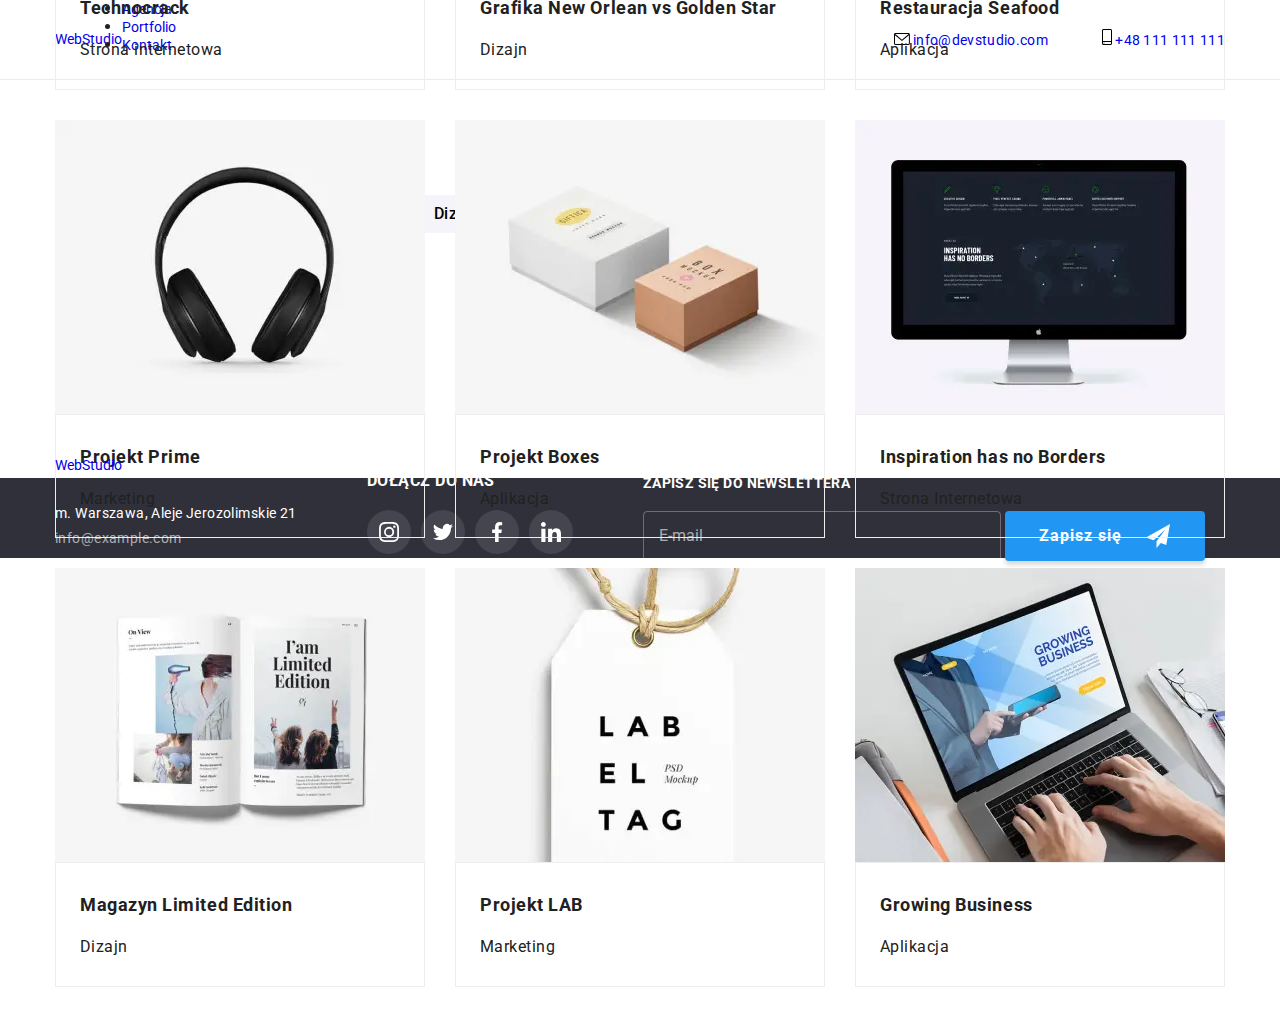
==== portfolio.html @ 62babb01 "Homework #7" ====
<!DOCTYPE html>
<html lang="pl">
  <head>
    <title>Studio</title>
    <meta charset="UTF-8" />
    <meta http-equiv="X-UA-Compatible" content="IE=edge" />
    <meta name="viewport" content="width=device-width, initial-scale=1.0" />
    <link
      rel="stylesheet"
      href="https://cdnjs.cloudflare.com/ajax/libs/modern-normalize/1.1.0/modern-normalize.min.css"
    />
    <link
      href="https://fonts.googleapis.com/css2?family=Raleway:wght@700&family=Roboto:wght@400;500;700;900&display=swap"
      rel="stylesheet"
    />
    <link rel="stylesheet" href="css/styles.css" />
  </head>

  <body class="preload">
    <header class="header">
      <div class="container">
        <a class="link link_logo" href="/"
          ><span class="logo_left_side">Web</span
          ><span class="logo_header_right_side">Studio</span></a
        >
        <nav class="nav">
          <ul class="menu">
            <li class="menu-item">
              <a class="link link_menu_left" href="index.html">Agencja</a>
            </li>
            <li class="menu-item link-active">
              <a class="link link_menu_left" href="portfolio.html">Portfolio</a>
            </li>
            <li class="menu-item">
              <a class="link link_menu_left" href="/">Kontakt</a>
            </li>
          </ul>
        </nav>
        <ul class="header_contact">
          <li class="header-contact-item">
            <a class="link link_menu_right" href="mailto:info@devstudio.com"
              ><svg
                class="link_menu_right_icon_envelope"
                width="16"
                height="12"
              >
                <use href="images/sprite.svg#icon-envelope"></use>
              </svg>
              info@devstudio.com</a
            >
          </li>
          <li class="header-contact-item">
            <a class="link link_menu_right" href="tel:+48111111111">
              <svg class="link_menu_right_icon_envelope" width="10" height="16">
                <use href="images/sprite.svg#icon-smartphone"></use>
              </svg>
              +48 111 111 111</a
            >
          </li>
        </ul>
      </div>
    </header>

    <main>
      <section class="section section_portfolio">
        <div class="container">
          <ul class="list buttons">
            <li><button class="button" type="button">Wszystkie</button></li>
            <li><button class="button" type="button">Strony</button></li>
            <li><button class="button" type="button">Aplikacje</button></li>
            <li><button class="button" type="button">Dizajn</button></li>
            <li><button class="button" type="button">Marketing</button></li>
          </ul>
        </div>
      </section>
      <section class="portfolio">
        <div class="container">
          <ul class="list">
            <li class="list_item">
              <div class="overflow">
                <p class="list_item-text">Teraz MUSI być dobrze!</p>
                <img
                  src="images/img4.webp"
                  width="370"
                  height="294"
                  alt="Techhnocrack website"
                />
              </div>
              <div class="list_description">
                <p class="list_description_upper">Technocrack</p>
                <p class="list_description_lower">Strona internetowa</p>
              </div>
            </li>
            <li class="list_item">
              <div class="overflow">
                <p class="list_item-text">Teraz MUSI być dobrze!</p>
                <img
                  src="images/img5.webp"
                  width="370"
                  height="294"
                  alt="Image of two basketball players"
                />
              </div>
              <div class="list_description">
                <p class="list_description_upper">
                  Grafika New Orlean vs Golden Star
                </p>
                <p class="list_description_lower">Dizajn</p>
              </div>
            </li>
            <li class="list_item">
              <div class="overflow">
                <p class="list_item-text">Teraz MUSI być dobrze!</p>
                <img
                  src="images/img6.webp"
                  width="370"
                  height="294"
                  alt="Seafood restaurant logo"
                />
              </div>
              <div class="list_description">
                <p class="list_description_upper">Restauracja Seafood</p>
                <p class="list_description_lower">Aplikacja</p>
              </div>
            </li>
            <li class="list_item">
              <div class="overflow">
                <p class="list_item-text">Teraz MUSI być dobrze!</p>
                <img
                  src="images/img7.webp"
                  width="370"
                  height="294"
                  alt="Headphones"
                />
              </div>
              <div class="list_description">
                <p class="list_description_upper">Projekt Prime</p>
                <p class="list_description_lower">Marketing</p>
              </div>
            </li>
            <li class="list_item">
              <div class="overflow">
                <p class="list_item-text">Teraz MUSI być dobrze!</p>
                <img
                  src="images/img8.webp"
                  width="370"
                  height="294"
                  alt="White and bronze boxes"
                />
              </div>
              <div class="list_description">
                <p class="list_description_upper">Projekt Boxes</p>
                <p class="list_description_lower">Aplikacja</p>
              </div>
            </li>
            <li class="list_item">
              <div class="overflow">
                <p class="list_item-text">Teraz MUSI być dobrze!</p>
                <img
                  src="images/img9.webp"
                  width="370"
                  height="294"
                  alt="Apple monitor"
                />
              </div>
              <div class="list_description">
                <p class="list_description_upper">Inspiration has no Borders</p>
                <p class="list_description_lower">Strona Internetowa</p>
              </div>
            </li>
            <li class="list_item">
              <div class="overflow">
                <p class="list_item-text">Teraz MUSI być dobrze!</p>
                <img
                  src="images/img10.webp"
                  width="370"
                  height="294"
                  alt="Book with images"
                />
              </div>
              <div class="list_description">
                <p class="list_description_upper">Magazyn Limited Edition</p>
                <p class="list_description_lower">Dizajn</p>
              </div>
            </li>
            <li class="list_item">
              <div class="overflow">
                <p class="list_item-text">Teraz MUSI być dobrze!</p>
                <img
                  src="images/img11.webp"
                  width="370"
                  height="294"
                  alt="Tag with text"
                />
              </div>
              <div class="list_description">
                <p class="list_description_upper">Projekt LAB</p>
                <p class="list_description_lower">Marketing</p>
              </div>
            </li>
            <li class="list_item">
              <div class="overflow">
                <p class="list_item-text">Teraz MUSI być dobrze!</p>
                <img
                  src="images/img12.webp"
                  width="370"
                  height="294"
                  alt="Work on notebook"
                />
              </div>
              <div class="list_description">
                <p class="list_description_upper">Growing Business</p>
                <p class="list_description_lower">Aplikacja</p>
              </div>
            </li>
          </ul>
        </div>
      </section>
    </main>
    <footer class="footer">
      <div class="container footer_container">
        <div class="footer_wrapper">
          <a class="link link_logo logo_footer" href="/"
            ><span class="logo_left_side">Web</span
            ><span class="logo_footer_right_side">Studio</span></a
          >
          <address class="footer_contact_info">
            <p class="address_footer">m. Warszawa, Aleje Jerozolimskie 21</p>
            <a class="link link_footer" href="mailto:info@example.com"
              ><p>info@example.com</p></a
            >
            <a class="link link_footer" href="tel:+48111111111"
              ><p>+48 111 111 111</p></a
            >
          </address>
        </div>
        <div class="footer_wrapper">
          <p class="footer_social-media_text">DOŁĄCZ DO NAS</p>
          <ul class="footer_social-media">
            <li class="footer_social-media_item">
              <a class="footer_social-media_link" href="/">
                <svg
                  class="footer_social-media_link_icon_envelope"
                  width="44"
                  height="44"
                >
                  <use use href="images/sprite.svg#icon-instagram"></use>
                </svg>
              </a>
            </li>
            <li class="footer_social-media_item">
              <a class="footer_social-media_link" href="/">
                <svg
                  class="footer_social-media_link_icon_envelope"
                  width="44"
                  height="44"
                >
                  <use use href="images/sprite.svg#icon-twitter"></use>
                </svg>
              </a>
            </li>
            <li class="footer_social-media_item">
              <a class="footer_social-media_link" href="/">
                <svg
                  class="footer_social-media_link_icon_envelope"
                  width="44"
                  height="44"
                >
                  <use use href="images/sprite.svg#icon-facebook"></use>
                </svg>
              </a>
            </li>
            <li class="footer_social-media_item">
              <a class="footer_social-media_link" href="/">
                <svg
                  class="footer_social-media_link_icon_envelope"
                  width="44"
                  height="44"
                >
                  <use use href="images/sprite.svg#icon-linkedin"></use>
                </svg>
              </a>
            </li>
          </ul>
        </div>
        <div class="footer_wrapper">
          <form action="newsletter">
            <label for="email"
              ><h2 class="footer_newsletter-header">
                Zapisz się do newslettera
              </h2></label
            >
            <input
              class="footer_newsletter-input"
              type="email"
              name="email"
              id="email"
              placeholder="E-mail"
              required
            />
            <button class="footer_newsletter-button">
              <span>Zapisz się</span>
            </button>
          </form>
        </div>
      </div>
    </footer>
    <div class="backdrop is-hidden" data-modal>
      <div class="modal">
        <svg class="close-button" data-modal-close>
          <use use href="images/sprite.svg#icon-close-button"></use>
        </svg>
        <h2 class="contact-form_header">
          Zostaw swoje dane w formularzu poniżej
        </h2>
        <form action="contact-form" class="contact-form">
          <label class="contact-form_label" for="name">Imię</label>
          <div class="input-wrapper">
            <svg class="contact-form_input-icon" width="40" height="40">
              <use
                class="contact-form_input-icon_svg"
                use
                href="/images/icons.svg#icon-icon-person"
              ></use>
            </svg>
            <input
              class="contact-form_input"
              type="text"
              name="name"
              id="name"
              required
            />
          </div>
          <label class="contact-form_label" for="tel">Telefon</label>
          <div class="input-wrapper">
            <input
              class="contact-form_input"
              type="tel"
              name="tel"
              id="tel"
              required
            />
            <svg class="contact-form_input-icon" width="40" height="40">
              <use
                class="contact-form_input-icon_svg"
                use
                href="/images/icons.svg#icon-icon-phone"
                required
              ></use>
            </svg>
          </div>
          <label class="contact-form_label" for="email">Email</label>
          <div class="input-wrapper">
            <svg class="contact-form_input-icon" width="40" height="40">
              <use
                class="contact-form_input-icon_svg"
                use
                href="/images/icons.svg#icon-icon-mail"
              ></use>
            </svg>
            <input
              class="contact-form_input"
              type="email"
              name="email"
              id="email"
              required
            />
          </div>
          <label class="contact-form_label" for="comment">Komentarz</label
          ><textarea
            class="contact-form_textarea"
            name="comment"
            id="comment"
            cols="30"
            rows="10"
            placeholder="Wprowadź tekst"
            required
          ></textarea>

          <div class="contact-form_checkbox-wrapper">
            <div class="contact-form_checkbox-frame">
              <input
                class="contact-form_regulations-checkbox"
                type="checkbox"
                name="regulations-checkbox"
                id="regulations-checkbox"
                required
              />
            </div>
            <label
              class="contact-form_regulations-checkbox_text"
              for="regulations-checkbox"
              >Oświadczam, iż akceptuję
              <a class="contact-form_regulations-checkbox_link" href="/"
                >Regulamin</a
              >
              i
              <a class="contact-form_regulations-checkbox_link" href="/"
                >Politykę Prywatności</a
              >.</label
            >
          </div>

          <button class="button contact-form_button" type="submit">
            Wyślij
          </button>
        </form>
      </div>
    </div>
    <script src="js/modal.js"></script>
  </body>
</html>
---- css/styles.css ----
/* Style reset */
h1,
h2,
h3,
h4,
h5,
h6 {
  margin: 0;
  padding: 0;
}
p {
  margin: 0;
  padding: 0;
}
ul,
ol {
  margin: 0;
  padding: 0;
}

.list {
  list-style: none;
}
/* Style reset END */
/* Global */
body {
  margin: 0;
  font-family: Roboto, sans-serif;
  color: #212121;
}

.container {
  width: 1200px;
  padding: 0 15px;
  margin: 0 auto;
}

.section {
  padding: 94px 0;
}

.button {
  border: 0;
  cursor: pointer;
  font-size: 16px;
  font-weight: 500;
  line-height: 1.62;
  background-color: #f5f4fa;
  transition: 250ms cubic-bezier(0.4, 0, 0.2, 1);
}
.button:hover,
.button:focus {
  background-color: #2196f3;
  color: white;
  box-shadow: 0px 3px 2px 0px #0000001f;
}
.header_1 {
  color: white;
  font-weight: 900;
  font-size: 44px;
  line-height: 1.36;
  text-transform: uppercase;
}

h2,
h3,
p {
  letter-spacing: 0.03em;
}

img {
  display: block;
}

label {
  display: block;
}

/* Global end */

/* Header */
.link {
  position: relative;
  text-decoration: none;
  font-style: normal;
  font-size: 14px;
  transition: color 250ms cubic-bezier(0.4, 0, 0.2, 1);
}
.link--footer {
  color: rgba(255, 255, 255, 0.6);
}
.link:hover {
  color: #2196f3;
}
.logo {
  align-self: center;
  font-family: Raleway, serif;
  font-size: 26px;
  line-height: 1.19;
  margin-right: 93px;
  letter-spacing: 0.03em;
}
.link--active::after {
  content: "";
  display: block;
  position: absolute;
  width: 54px;
  height: 4px;
  background: #2196f3;
  border-radius: 8px;
  bottom: -1px;
}

.logo--left-side {
  color: #2196f3;
}
.logo--right-side-header {
  color: #2f303a;
}
.logo--right-side-footer {
  color: #ffffff;
}

.header, .container {
  display: flex;
  align-items: center;
  height: 80px;
}

.nav,
.header__menu {
  align-self: center;
  position: relative;
  height: 100%;
  display: flex;
}

.header__menu,
.header__contact {
  font-weight: 500;
  align-self: center;
}
.menu__item {
  align-self: center;
}

.header_contact {
  margin: 0 0 0 auto;
}

.header-contact-item {
  margin-right: 50px;
  letter-spacing: 0.02em;
  align-content: center;
}

.menu__item,
.header-contact-item {
  display: inline-block;
}

.menu__item {
  margin-right: 46px;
  align-items: center;
}

.menu__item:last-child,
.header-contact-item:last-child {
  margin: 0;
}

.link--menu-left {
  color: #212121;
}

.link--menu-right {
  display: flex;
  align-items: center;
  color: #757575;
  fill: #757575;
}
.menu__icon {
  margin-right: 10px;
  transition: 250ms cubic-bezier(0.4, 0, 0.2, 1);
}
.link_menu_right:hover {
  fill: #2196f3;
}
.header {
  border-bottom: 1px solid #ececec;
}
/* Header end */
/* Slider */
.slider {
  background: linear-gradient(rgba(47, 48, 58, 0.4), rgba(47, 48, 58, 0.4)),
    url(/images/slider.webp);
  background-repeat: no-repeat;
  max-width: 1600px;
  margin: auto;
  background-position: center;
}
.container_slider {
  display: flex;
  height: 600px;
  flex-flow: column nowrap;
  justify-content: center;
  align-items: center;
}
.slider_header {
  width: 696px;
  align-self: auto;

  text-align: center;
  letter-spacing: 0.06em;

  margin-bottom: 30px;
}

.button_slider {
  margin: 0 auto;
  cursor: pointer;
  line-height: 1.87;

  background-color: #2196f3;
  color: #ffffff;

  font-size: 16px;
  font-weight: 700;

  box-shadow: 0px 4px 4px rgba(0, 0, 0, 0.15);
  border: 0;
  border-radius: 4px;
  padding: 10px 42px;
}
/* Slider end */

/* Paragraphs section */
.paragraphs {
  display: flex;

  justify-content: center;
  align-items: center;

  list-style-type: none;
}
.paragraphs-item {
  display: block;
}

.paragraphs-item:not(:last-of-type) {
  margin-right: 30px;
}

.paragraph_icon {
  padding: 25px 102px;
  background: #f5f4fa;
  border-radius: 4px;
  margin-bottom: 30px;
}
.header_3 {
  font-size: 14px;
  font-weight: bold;
  line-height: 1.14;
  margin-bottom: 10px;
}
.paragraph {
  font-size: 14px;
  color: #757575;
  line-height: 1.71;
}
/* Paragraphs section end */
/* What we do */
.header_2 {
  text-align: center;
  font-weight: bold;
  font-size: 36px;
  line-height: 1.17;
  margin-bottom: 50px;
}
.images {
  display: flex;
  justify-content: center;
  align-items: center;
  list-style-type: none;
}
.images_item {
  position: relative;
  display: inline-block;
  margin: 0 15px;
}
.images_text {
  position: absolute;
  display: block;
  width: 100%;
  bottom: 0;
  padding: 24px;
  background-color: rgba(47, 48, 58, 0.8);
  font-weight: 14px;
  color: #fff;
  font-style: bold;
  text-align: center;
  text-transform: uppercase;
  line-height: 16px;
  letter-spacing: 3%;
}
/* What we do end */
/* Crew */

.team {
  background: #f5f4fa;
}

.crew {
  display: flex;
  justify-content: center;
  align-items: center;
  list-style-type: none;
}
.crew_member {
  margin: 0 15px;
  background: #ffffff;
  box-shadow: 0px 1px 3px rgba(0, 0, 0, 0.12), 0px 1px 1px rgba(0, 0, 0, 0.14),
    0px 2px 1px rgba(0, 0, 0, 0.2);
  border-radius: 0px 0px 4px 4px;
}
.crew_member_figure {
  margin: 0;
}
.crew_member_description {
  text-align: center;
}
.list_crew_upper {
  font-weight: 500;
  font-size: 16px;
  line-height: 1.19;

  margin: 30px 0 10px 0;
}
.list_crew_lower {
  color: #757575;
  font-size: 16px;
  line-height: 1.19;

  margin: 10px 0 16px 0;
}
.crew_social-media {
  display: flex;
  justify-content: center;
  gap: 10px;
  list-style-type: none;
  margin-bottom: 10px;
}
.crew_social-media_item {
  width: 44px;
  height: 44px;
  border-radius: 50%;
}
.crew_social-media_link_icon_envelope {
  fill: #afb1b8;
  border-radius: 50%;
  transition: 250ms cubic-bezier(0.4, 0, 0.2, 1);
}
.crew_social-media_link_icon_envelope:hover,
.crew_social-media_link_icon_envelope:focus {
  fill: #ffffff;
  background: #2196f3;
}
/* Crew end */
/* Buttons */
.buttons {
  display: flex;
  justify-content: center;
}
.button {
  background: #f5f4fa;
  border-radius: 4px;
  padding: 6px 22px;
  margin: 0 4px;
  letter-spacing: 0.03em;
}
.button:hover {
  background: #2196f3;
  box-shadow: 0px 3px 1px rgba(0, 0, 0, 0.1), 0px 1px 2px rgba(0, 0, 0, 0.08),
    0px 2px 2px rgba(0, 0, 0, 0.12);
  border-radius: 4px;
}
/* Button end */
/* Portfolio */
.portfolio {
  margin-bottom: 94px;
}
.section_portfolio {
  padding-bottom: 50px;
}
.list {
  display: flex;
  justify-items: center;
  flex-wrap: wrap;
}
.list_item {
  position: relative;
  margin: 0 0 30px 0;
  transition: 250ms cubic-bezier(0.4, 0, 0.2, 1);
  cursor: pointer;
}
.list_item:hover {
  box-shadow: 1px 4px 6px 0px #00000029;
}
.list_item:not(:nth-child(3n)) {
  margin-right: 30px;
}

.overflow {
  position: relative;
  overflow: hidden;
}
.list_item-text {
  position: absolute;
  top: 0;
  left: 0;
  width: 370px;
  height: 294px;
  padding: 49px 24px;
  color: #fff;
  font-size: 18px;
  line-height: 28px;
  background: rgba(33, 150, 243, 0.9);
  transition: 250ms cubic-bezier(0.4, 0, 0.2, 1);
  transform: translateY(100%);
}

.list_item:hover .list_item-text {
  transform: translateY(0);
}

.list_description {
  border: 1px solid #eeeeee;
}
.list_description_upper {
  padding: 24px 0 0 24px;
  font-weight: bold;
  font-size: 18px;
  line-height: 2;
  color: #212121;
}
.list_description_lower {
  padding: 9px 0 24px 24px;
  font-size: 16px;
  line-height: 1.87;
  letter-spacing: 0.03em;
}
/* Portfolio end */
/* Clients */
.clients_list {
  display: flex;
  list-style-type: none;
  justify-content: space-around;
}
.clients_list-item {
  width: 170px;
  height: 92px;
  padding: 17px 32px;
  border: 1px solid #afb1b8;
  border-radius: 4px;
  fill: #afb1b8;
  cursor: pointer;
}
.clients_list-item:hover {
  fill: #2196f3;
  border-color: #2196f3;
}
.clients_list-item_icon_envelope {
  width: 106px;
  height: 60px;
  transition: 250ms cubic-bezier(0.4, 0, 0.2, 1);
}

/* Clients end */
/* Footer */
.footer {
  background: #2f303a;
}
.footer_container {
  display: flex;
  align-items: center;
}
.footer_wrapper {
  padding: 60px 0px;
}
.footer_wrapper:not(:first-child) {
  padding-left: 0;
}
.footer_wrapper:not(:last-child) {
  margin-right: 70px;
}
.footer_contact_info {
  margin-top: 30px;
}
.address_footer {
  margin: 9px 0;
}
.link_footer p {
  margin: 9px 0;
  color: rgba(255, 255, 255, 0.6);
}
.footer_contact_info {
  color: #ffffff;
  font-size: 14px;
  font-style: normal;
}
.footer_social-media_text {
  color: #ffffff;
  font-weight: 700;
  letter-spacing: 0.03em;
  margin-bottom: 20px;
}
.footer_social-media {
  display: flex;
  justify-content: center;
  gap: 10px;
  list-style-type: none;
  margin-bottom: 10px;
}
.footer_social-media_item {
  width: 44px;
  height: 44px;
  border-radius: 50%;
}
.footer_social-media_link_icon_envelope {
  fill: #ffffff;
  background: #ffffff1a;
  border-radius: 50%;
  transition: 250ms cubic-bezier(0.4, 0, 0.2, 1);
}
.footer_social-media_link_icon_envelope:hover,
.footer_social-media_link_icon_envelope:focus {
  background: #2196f3;
}
/* Footer end */
/* Modal window */
.backdrop {
  position: fixed;
  left: 0;
  top: 0;
  width: 100%;
  height: 100%;
  background-color: rgba(0, 0, 0, 0.3);
  transition: 250ms cubic-bezier(0.4, 0, 0.2, 1);
}
.modal {
  position: absolute;
  top: 50%;
  left: 50%;
  transform: translate(-50%, -50%);
  width: 528px;
  min-height: 500px;
  padding: 40px;
  background-color: #fff;
}
.close-button {
  position: absolute;
  top: 8px;
  right: 8px;
  width: 20px;
  height: 20px;
  padding: 4px;
  border: solid 1px #000;
  border-radius: 50%;
  cursor: pointer;
  color: #000;
  fill: #000;
  transition: 250ms cubic-bezier(0.4, 0, 0.2, 1);
}
.close-button:hover {
  border-color: #2196f3;
  fill: #2196f3;
}
.contact-form_header {
  text-align: center;
  font-size: 20px;
  font-weight: 700;
  line-height: 23px;
  margin-bottom: 12px;
}
.contact-form_label {
  color: #757575;
  font-weight: 400;
  font-size: 12px;
  line-height: 14px;
  margin-bottom: 4px;
}
.contact-form_input {
  border-radius: 4px;
  border: 1px solid rgba(33, 33, 33, 0.2);
  width: 100%;
  height: 40px;
  padding-left: 42px;
  outline: none;
  transition: border 250ms cubic-bezier(0.4, 0, 0.2, 1);
}
.contact-form_input:focus,
.contact-form_textarea:focus {
  border-radius: 4px;
  border: 1px solid #2196f3;
  transition-property: border;
}
.input-wrapper {
  position: relative;
  margin-bottom: 10px;
}
.contact-form_input-icon {
  position: absolute;
  top: 50%;
  left: 0;
  transform: translateY(-50%);
  width: 42px;
  height: 14px;
  fill: #212121;
  transition: fill 250ms cubic-bezier(0.4, 0, 0.2, 1);
}
.input-wrapper:focus-within .contact-form_input-icon {
  fill: #2196f3;
}
.contact-form_textarea {
  width: 100%;
  height: 120px;
  padding: 12px 16px;
  outline: none;
  border-radius: 4px;
  border: 1px solid rgba(33, 33, 33, 0.2);
  transition: border 250ms cubic-bezier(0.4, 0, 0.2, 1);
}
.contact-form_textarea::placeholder {
  color: rgba(117, 117, 117, 0.5);
  font-weight: 400;
  line-height: 14px;
  letter-spacing: 0.01em;
}
.contact-form_checkbox-wrapper {
  display: flex;
  position: relative;
  align-content: center;
  justify-content: center;
  gap: 8px;
  margin: 20px 0px 30px 0;
}
/* Checkbox */
.contact-form_checkbox-frame {
  display: block;
  position: relative;
  height: 16px;
  width: 16px;
}
.contact-form_regulations-checkbox {
  width: 16px;
  height: 16px;
  appearance: none;
  border: 2px solid #000;
  border-radius: 4px;
  transition: 250ms cubic-bezier(0.4, 0, 0.2, 1);
}
.contact-form_regulations-checkbox::after {
  content: url(/images/icons/tick.svg);
  cursor: pointer;
  position: absolute;
  top: 0;
  left: 0;
  width: 12px;
  height: 12px;
  padding: 2px;
  opacity: 0;
  fill: #fff;
  transition: 250ms cubic-bezier(0.4, 0, 0.2, 1);
}
.contact-form_regulations-checkbox:checked {
  background: #2196f3;
  border: 2px solid #2196f3;
}
.contact-form_regulations-checkbox:checked::after {
  opacity: 1;
}
/* Checkbox end */
.contact-form_regulations-checkbox_text {
  display: inline;
  color: #757575;
  font-size: 14px;
  letter-spacing: 0.03em;
}
.contact-form_regulations-checkbox_link {
  color: #2196f3;
}
.contact-form_button {
  display: block;
  width: 200px;
  height: 50px;
  margin: 0 auto;
  background: #2196f3;
  color: #fff;
}
.contact-form_button:hover {
  box-shadow: 2px 5px 5px #00000080;
}

.is-hidden {
  opacity: 0;
  visibility: hidden;
  pointer-events: none;
}
/* Modal window end */
/* Newsletter */
.newsletter {
  display: flex;
  flex-direction: row;
}
.footer_newsletter-header {
  font-weight: bold;
  font-size: 14px;
  line-height: 16px;
  letter-spacing: 0.03em;
  text-transform: uppercase;
  color: #fff;
  margin-bottom: 20px;
}
.footer_newsletter-input {
  width: 358px;
  height: 50px;
  border: 1px solid rgba(255, 255, 255, 0.3);
  border-radius: 4px;
  padding: 15px;
  background: none;
  outline: none;
  color: #fff;
}
.footer_newsletter-input::placeholder {
  color: rgba(255, 255, 255, 0.6);
}
.footer_newsletter-button {
  display: inline-flex;
  justify-content: center;
  flex-direction: row;
  align-items: center;
  cursor: pointer;
  width: 200px;
  height: 50px;
  background: #2196f3;
  box-shadow: 0px 4px 4px rgba(0, 0, 0, 0.15);
  border: 0;
  border-radius: 4px;
  color: #fff;
  font-weight: bold;
  font-size: 16px;
  line-height: 30px;
  letter-spacing: 0.06em;
}
.footer_newsletter-button span {
  color: #fff;
  font-weight: bold;
  font-size: 16px;
  line-height: 30px;
  letter-spacing: 0.06em;
}
.footer_newsletter-button:after {
  content: url(/images/icons/send.svg);
  fill: #fff;
  width: 24px;
  height: 24px;
  margin-left: 24px;
}
/* Newsletter end */
/* SVG */
.svg_envelope {
  width: 16px;
  height: 12px;
}
/* SVG end */
/* My CSS is catastrophic garbage, i know ;( */
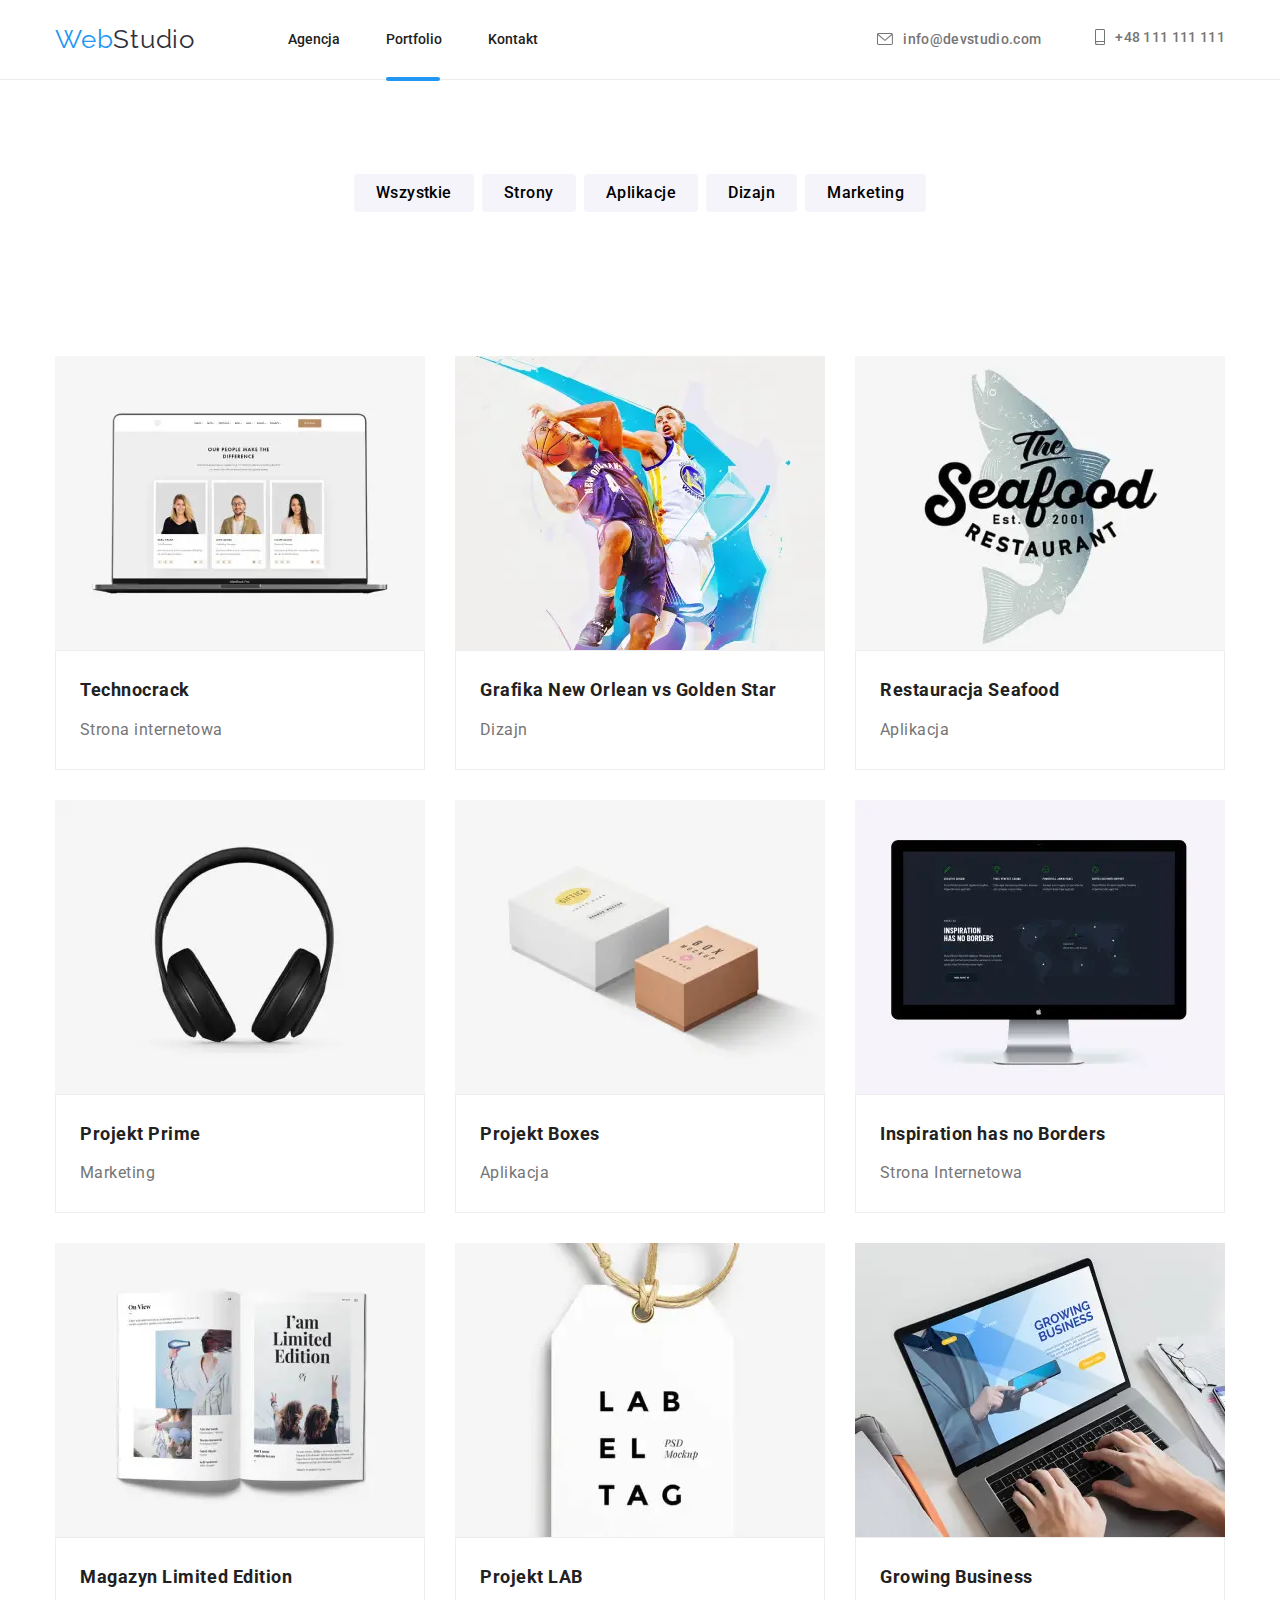
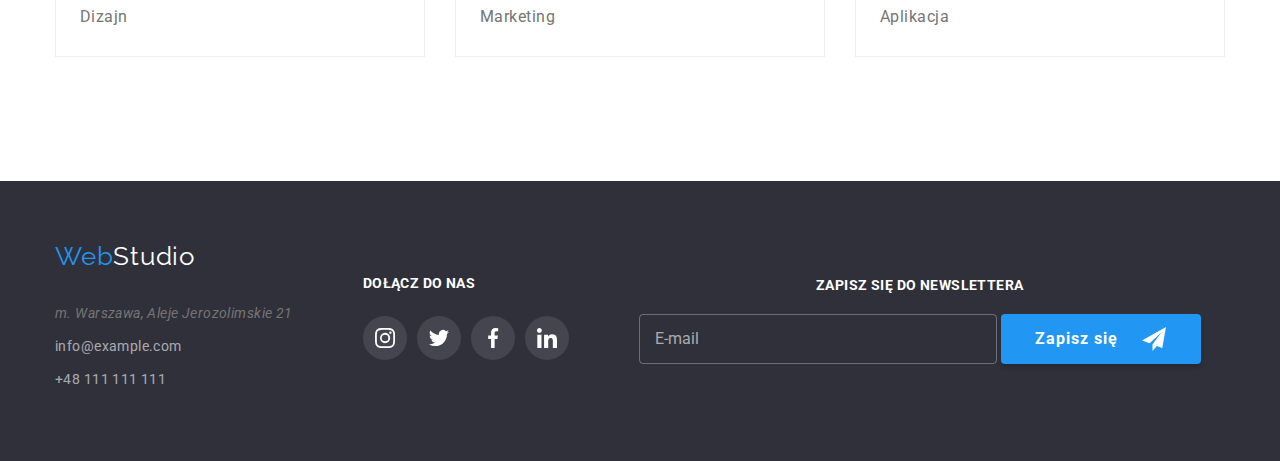
==== commit c6625fc3: "Homework #7" ====
--- a/portfolio.html
+++ b/portfolio.html
@@ -1,412 +1,316 @@
-<!DOCTYPE html>
-<html lang="pl">
-  <head>
-    <title>Studio</title>
-    <meta charset="UTF-8" />
-    <meta http-equiv="X-UA-Compatible" content="IE=edge" />
-    <meta name="viewport" content="width=device-width, initial-scale=1.0" />
-    <link
-      rel="stylesheet"
-      href="https://cdnjs.cloudflare.com/ajax/libs/modern-normalize/1.1.0/modern-normalize.min.css"
-    />
-    <link
-      href="https://fonts.googleapis.com/css2?family=Raleway:wght@700&family=Roboto:wght@400;500;700;900&display=swap"
-      rel="stylesheet"
-    />
-    <link rel="stylesheet" href="css/styles.css" />
-  </head>
-
-  <body class="preload">
-    <header class="header">
-      <div class="container">
-        <a class="link link_logo" href="/"
-          ><span class="logo_left_side">Web</span
-          ><span class="logo_header_right_side">Studio</span></a
-        >
-        <nav class="nav">
-          <ul class="menu">
-            <li class="menu-item">
-              <a class="link link_menu_left" href="index.html">Agencja</a>
-            </li>
-            <li class="menu-item link-active">
-              <a class="link link_menu_left" href="portfolio.html">Portfolio</a>
-            </li>
-            <li class="menu-item">
-              <a class="link link_menu_left" href="/">Kontakt</a>
-            </li>
-          </ul>
-        </nav>
-        <ul class="header_contact">
-          <li class="header-contact-item">
-            <a class="link link_menu_right" href="mailto:info@devstudio.com"
-              ><svg
-                class="link_menu_right_icon_envelope"
-                width="16"
-                height="12"
-              >
-                <use href="images/sprite.svg#icon-envelope"></use>
-              </svg>
-              info@devstudio.com</a
-            >
-          </li>
-          <li class="header-contact-item">
-            <a class="link link_menu_right" href="tel:+48111111111">
-              <svg class="link_menu_right_icon_envelope" width="10" height="16">
-                <use href="images/sprite.svg#icon-smartphone"></use>
-              </svg>
-              +48 111 111 111</a
-            >
-          </li>
-        </ul>
-      </div>
-    </header>
-
-    <main>
-      <section class="section section_portfolio">
-        <div class="container">
-          <ul class="list buttons">
-            <li><button class="button" type="button">Wszystkie</button></li>
-            <li><button class="button" type="button">Strony</button></li>
-            <li><button class="button" type="button">Aplikacje</button></li>
-            <li><button class="button" type="button">Dizajn</button></li>
-            <li><button class="button" type="button">Marketing</button></li>
-          </ul>
-        </div>
-      </section>
-      <section class="portfolio">
-        <div class="container">
-          <ul class="list">
-            <li class="list_item">
-              <div class="overflow">
-                <p class="list_item-text">Teraz MUSI być dobrze!</p>
-                <img
-                  src="images/img4.webp"
-                  width="370"
-                  height="294"
-                  alt="Techhnocrack website"
-                />
-              </div>
-              <div class="list_description">
-                <p class="list_description_upper">Technocrack</p>
-                <p class="list_description_lower">Strona internetowa</p>
-              </div>
-            </li>
-            <li class="list_item">
-              <div class="overflow">
-                <p class="list_item-text">Teraz MUSI być dobrze!</p>
-                <img
-                  src="images/img5.webp"
-                  width="370"
-                  height="294"
-                  alt="Image of two basketball players"
-                />
-              </div>
-              <div class="list_description">
-                <p class="list_description_upper">
-                  Grafika New Orlean vs Golden Star
-                </p>
-                <p class="list_description_lower">Dizajn</p>
-              </div>
-            </li>
-            <li class="list_item">
-              <div class="overflow">
-                <p class="list_item-text">Teraz MUSI być dobrze!</p>
-                <img
-                  src="images/img6.webp"
-                  width="370"
-                  height="294"
-                  alt="Seafood restaurant logo"
-                />
-              </div>
-              <div class="list_description">
-                <p class="list_description_upper">Restauracja Seafood</p>
-                <p class="list_description_lower">Aplikacja</p>
-              </div>
-            </li>
-            <li class="list_item">
-              <div class="overflow">
-                <p class="list_item-text">Teraz MUSI być dobrze!</p>
-                <img
-                  src="images/img7.webp"
-                  width="370"
-                  height="294"
-                  alt="Headphones"
-                />
-              </div>
-              <div class="list_description">
-                <p class="list_description_upper">Projekt Prime</p>
-                <p class="list_description_lower">Marketing</p>
-              </div>
-            </li>
-            <li class="list_item">
-              <div class="overflow">
-                <p class="list_item-text">Teraz MUSI być dobrze!</p>
-                <img
-                  src="images/img8.webp"
-                  width="370"
-                  height="294"
-                  alt="White and bronze boxes"
-                />
-              </div>
-              <div class="list_description">
-                <p class="list_description_upper">Projekt Boxes</p>
-                <p class="list_description_lower">Aplikacja</p>
-              </div>
-            </li>
-            <li class="list_item">
-              <div class="overflow">
-                <p class="list_item-text">Teraz MUSI być dobrze!</p>
-                <img
-                  src="images/img9.webp"
-                  width="370"
-                  height="294"
-                  alt="Apple monitor"
-                />
-              </div>
-              <div class="list_description">
-                <p class="list_description_upper">Inspiration has no Borders</p>
-                <p class="list_description_lower">Strona Internetowa</p>
-              </div>
-            </li>
-            <li class="list_item">
-              <div class="overflow">
-                <p class="list_item-text">Teraz MUSI być dobrze!</p>
-                <img
-                  src="images/img10.webp"
-                  width="370"
-                  height="294"
-                  alt="Book with images"
-                />
-              </div>
-              <div class="list_description">
-                <p class="list_description_upper">Magazyn Limited Edition</p>
-                <p class="list_description_lower">Dizajn</p>
-              </div>
-            </li>
-            <li class="list_item">
-              <div class="overflow">
-                <p class="list_item-text">Teraz MUSI być dobrze!</p>
-                <img
-                  src="images/img11.webp"
-                  width="370"
-                  height="294"
-                  alt="Tag with text"
-                />
-              </div>
-              <div class="list_description">
-                <p class="list_description_upper">Projekt LAB</p>
-                <p class="list_description_lower">Marketing</p>
-              </div>
-            </li>
-            <li class="list_item">
-              <div class="overflow">
-                <p class="list_item-text">Teraz MUSI być dobrze!</p>
-                <img
-                  src="images/img12.webp"
-                  width="370"
-                  height="294"
-                  alt="Work on notebook"
-                />
-              </div>
-              <div class="list_description">
-                <p class="list_description_upper">Growing Business</p>
-                <p class="list_description_lower">Aplikacja</p>
-              </div>
-            </li>
-          </ul>
-        </div>
-      </section>
-    </main>
-    <footer class="footer">
-      <div class="container footer_container">
-        <div class="footer_wrapper">
-          <a class="link link_logo logo_footer" href="/"
-            ><span class="logo_left_side">Web</span
-            ><span class="logo_footer_right_side">Studio</span></a
-          >
-          <address class="footer_contact_info">
-            <p class="address_footer">m. Warszawa, Aleje Jerozolimskie 21</p>
-            <a class="link link_footer" href="mailto:info@example.com"
-              ><p>info@example.com</p></a
-            >
-            <a class="link link_footer" href="tel:+48111111111"
-              ><p>+48 111 111 111</p></a
-            >
-          </address>
-        </div>
-        <div class="footer_wrapper">
-          <p class="footer_social-media_text">DOŁĄCZ DO NAS</p>
-          <ul class="footer_social-media">
-            <li class="footer_social-media_item">
-              <a class="footer_social-media_link" href="/">
-                <svg
-                  class="footer_social-media_link_icon_envelope"
-                  width="44"
-                  height="44"
-                >
-                  <use use href="images/sprite.svg#icon-instagram"></use>
-                </svg>
-              </a>
-            </li>
-            <li class="footer_social-media_item">
-              <a class="footer_social-media_link" href="/">
-                <svg
-                  class="footer_social-media_link_icon_envelope"
-                  width="44"
-                  height="44"
-                >
-                  <use use href="images/sprite.svg#icon-twitter"></use>
-                </svg>
-              </a>
-            </li>
-            <li class="footer_social-media_item">
-              <a class="footer_social-media_link" href="/">
-                <svg
-                  class="footer_social-media_link_icon_envelope"
-                  width="44"
-                  height="44"
-                >
-                  <use use href="images/sprite.svg#icon-facebook"></use>
-                </svg>
-              </a>
-            </li>
-            <li class="footer_social-media_item">
-              <a class="footer_social-media_link" href="/">
-                <svg
-                  class="footer_social-media_link_icon_envelope"
-                  width="44"
-                  height="44"
-                >
-                  <use use href="images/sprite.svg#icon-linkedin"></use>
-                </svg>
-              </a>
-            </li>
-          </ul>
-        </div>
-        <div class="footer_wrapper">
-          <form action="newsletter">
-            <label for="email"
-              ><h2 class="footer_newsletter-header">
-                Zapisz się do newslettera
-              </h2></label
-            >
-            <input
-              class="footer_newsletter-input"
-              type="email"
-              name="email"
-              id="email"
-              placeholder="E-mail"
-              required
-            />
-            <button class="footer_newsletter-button">
-              <span>Zapisz się</span>
-            </button>
-          </form>
-        </div>
-      </div>
-    </footer>
-    <div class="backdrop is-hidden" data-modal>
-      <div class="modal">
-        <svg class="close-button" data-modal-close>
-          <use use href="images/sprite.svg#icon-close-button"></use>
-        </svg>
-        <h2 class="contact-form_header">
-          Zostaw swoje dane w formularzu poniżej
-        </h2>
-        <form action="contact-form" class="contact-form">
-          <label class="contact-form_label" for="name">Imię</label>
-          <div class="input-wrapper">
-            <svg class="contact-form_input-icon" width="40" height="40">
-              <use
-                class="contact-form_input-icon_svg"
-                use
-                href="/images/icons.svg#icon-icon-person"
-              ></use>
-            </svg>
-            <input
-              class="contact-form_input"
-              type="text"
-              name="name"
-              id="name"
-              required
-            />
-          </div>
-          <label class="contact-form_label" for="tel">Telefon</label>
-          <div class="input-wrapper">
-            <input
-              class="contact-form_input"
-              type="tel"
-              name="tel"
-              id="tel"
-              required
-            />
-            <svg class="contact-form_input-icon" width="40" height="40">
-              <use
-                class="contact-form_input-icon_svg"
-                use
-                href="/images/icons.svg#icon-icon-phone"
-                required
-              ></use>
-            </svg>
-          </div>
-          <label class="contact-form_label" for="email">Email</label>
-          <div class="input-wrapper">
-            <svg class="contact-form_input-icon" width="40" height="40">
-              <use
-                class="contact-form_input-icon_svg"
-                use
-                href="/images/icons.svg#icon-icon-mail"
-              ></use>
-            </svg>
-            <input
-              class="contact-form_input"
-              type="email"
-              name="email"
-              id="email"
-              required
-            />
-          </div>
-          <label class="contact-form_label" for="comment">Komentarz</label
-          ><textarea
-            class="contact-form_textarea"
-            name="comment"
-            id="comment"
-            cols="30"
-            rows="10"
-            placeholder="Wprowadź tekst"
-            required
-          ></textarea>
-
-          <div class="contact-form_checkbox-wrapper">
-            <div class="contact-form_checkbox-frame">
-              <input
-                class="contact-form_regulations-checkbox"
-                type="checkbox"
-                name="regulations-checkbox"
-                id="regulations-checkbox"
-                required
-              />
-            </div>
-            <label
-              class="contact-form_regulations-checkbox_text"
-              for="regulations-checkbox"
-              >Oświadczam, iż akceptuję
-              <a class="contact-form_regulations-checkbox_link" href="/"
-                >Regulamin</a
-              >
-              i
-              <a class="contact-form_regulations-checkbox_link" href="/"
-                >Politykę Prywatności</a
-              >.</label
-            >
-          </div>
-
-          <button class="button contact-form_button" type="submit">
-            Wyślij
-          </button>
-        </form>
-      </div>
-    </div>
-    <script src="js/modal.js"></script>
-  </body>
-</html>
+<!DOCTYPE html>
+<html lang="pl">
+  <head>
+    <title>Studio</title>
+    <meta charset="UTF-8" />
+    <meta http-equiv="X-UA-Compatible" content="IE=edge" />
+    <meta name="viewport" content="width=device-width, initial-scale=1.0" />
+    <link
+      rel="stylesheet"
+      href="https://cdnjs.cloudflare.com/ajax/libs/modern-normalize/1.1.0/modern-normalize.min.css"
+    />
+    <link
+      href="https://fonts.googleapis.com/css2?family=Raleway:wght@700&family=Roboto:wght@400;500;700;900&display=swap"
+      rel="stylesheet"
+    />
+    <!-- <link rel="stylesheet" href="./css/styles.css" /> -->
+    <link rel="stylesheet" href="./css/main.min.css" />
+  </head>
+
+  <body>
+    <header class="header">
+      <div class="container">
+        <a class="link logo" href="/"
+          ><span class="logo__left-side">Web</span
+          ><span class="logo__right-side--header">Studio</span></a
+        >
+        <nav class="nav">
+          <ul class="menu">
+            <li class="menu__item">
+              <a class="link menu__link" href="index.html">Agencja</a>
+            </li>
+            <li class="menu__item link--active">
+              <a class="link menu__link" href="portfolio.html">Portfolio</a>
+            </li>
+            <li class="menu__item">
+              <a class="link menu__link" href="/">Kontakt</a>
+            </li>
+          </ul>
+        </nav>
+        <ul class="header__contact">
+          <li class="contact__item">
+            <a class="link contact__link" href="mailto:info@devstudio.com"
+              ><svg class="contact__icon" width="16" height="12">
+                <use href="images/sprite.svg#icon-envelope"></use>
+              </svg>
+              info@devstudio.com</a
+            >
+          </li>
+          <li class="contact__item">
+            <a class="link contact__link" href="tel:+48111111111">
+              <svg class="contact__icon" width="10" height="16">
+                <use href="images/sprite.svg#icon-smartphone"></use>
+              </svg>
+              +48 111 111 111</a
+            >
+          </li>
+        </ul>
+      </div>
+    </header>
+
+    <main>
+      <section class="filter">
+        <div class="container">
+          <ul class="filter__buttons">
+            <li>
+              <button class="button filter__button" type="button">
+                Wszystkie
+              </button>
+            </li>
+            <li>
+              <button class="button filter__button" type="button">
+                Strony
+              </button>
+            </li>
+            <li>
+              <button class="button filter__button" type="button">
+                Aplikacje
+              </button>
+            </li>
+            <li>
+              <button class="button filter__button" type="button">
+                Dizajn
+              </button>
+            </li>
+            <li>
+              <button class="button filter__button" type="button">
+                Marketing
+              </button>
+            </li>
+          </ul>
+        </div>
+      </section>
+      <section>
+        <div class="container">
+          <ul class="portfolio">
+            <li class="portfolio__item">
+              <div class="overflow">
+                <p class="portfolio__text">Teraz MUSI być dobrze!</p>
+                <img
+                  src="images/img4.webp"
+                  width="370"
+                  height="294"
+                  alt="Techhnocrack website"
+                />
+              </div>
+              <div class="portfolio__description">
+                <p class="portfolio__description--upper">Technocrack</p>
+                <p class="portfolio__description--lower">Strona internetowa</p>
+              </div>
+            </li>
+            <li class="portfolio__item">
+              <div class="overflow">
+                <p class="portfolio__text">Teraz MUSI być dobrze!</p>
+                <img
+                  src="images/img5.webp"
+                  width="370"
+                  height="294"
+                  alt="Image of two basketball players"
+                />
+              </div>
+              <div class="portfolio__description">
+                <p class="portfolio__description--upper">
+                  Grafika New Orlean vs Golden Star
+                </p>
+                <p class="portfolio__description--lower">Dizajn</p>
+              </div>
+            </li>
+            <li class="portfolio__item">
+              <div class="overflow">
+                <p class="portfolio__text">Teraz MUSI być dobrze!</p>
+                <img
+                  src="images/img6.webp"
+                  width="370"
+                  height="294"
+                  alt="Seafood restaurant logo"
+                />
+              </div>
+              <div class="portfolio__description">
+                <p class="portfolio__description--upper">Restauracja Seafood</p>
+                <p class="portfolio__description--lower">Aplikacja</p>
+              </div>
+            </li>
+            <li class="portfolio__item">
+              <div class="overflow">
+                <p class="portfolio__text">Teraz MUSI być dobrze!</p>
+                <img
+                  src="images/img7.webp"
+                  width="370"
+                  height="294"
+                  alt="Headphones"
+                />
+              </div>
+              <div class="portfolio__description">
+                <p class="portfolio__description--upper">Projekt Prime</p>
+                <p class="portfolio__description--lower">Marketing</p>
+              </div>
+            </li>
+            <li class="portfolio__item">
+              <div class="overflow">
+                <p class="portfolio__text">Teraz MUSI być dobrze!</p>
+                <img
+                  src="images/img8.webp"
+                  width="370"
+                  height="294"
+                  alt="White and bronze boxes"
+                />
+              </div>
+              <div class="portfolio__description">
+                <p class="portfolio__description--upper">Projekt Boxes</p>
+                <p class="portfolio__description--lower">Aplikacja</p>
+              </div>
+            </li>
+            <li class="portfolio__item">
+              <div class="overflow">
+                <p class="portfolio__text">Teraz MUSI być dobrze!</p>
+                <img
+                  src="images/img9.webp"
+                  width="370"
+                  height="294"
+                  alt="Apple monitor"
+                />
+              </div>
+              <div class="portfolio__description">
+                <p class="portfolio__description--upper">
+                  Inspiration has no Borders
+                </p>
+                <p class="portfolio__description--lower">Strona Internetowa</p>
+              </div>
+            </li>
+            <li class="portfolio__item">
+              <div class="overflow">
+                <p class="portfolio__text">Teraz MUSI być dobrze!</p>
+                <img
+                  src="images/img10.webp"
+                  width="370"
+                  height="294"
+                  alt="Book with images"
+                />
+              </div>
+              <div class="portfolio__description">
+                <p class="portfolio__description--upper">
+                  Magazyn Limited Edition
+                </p>
+                <p class="portfolio__description--lower">Dizajn</p>
+              </div>
+            </li>
+            <li class="portfolio__item">
+              <div class="overflow">
+                <p class="portfolio__text">Teraz MUSI być dobrze!</p>
+                <img
+                  src="images/img11.webp"
+                  width="370"
+                  height="294"
+                  alt="Tag with text"
+                />
+              </div>
+              <div class="portfolio__description">
+                <p class="portfolio__description--upper">Projekt LAB</p>
+                <p class="portfolio__description--lower">Marketing</p>
+              </div>
+            </li>
+            <li class="portfolio__item">
+              <div class="overflow">
+                <p class="portfolio__text">Teraz MUSI być dobrze!</p>
+                <img
+                  src="images/img12.webp"
+                  width="370"
+                  height="294"
+                  alt="Work on notebook"
+                />
+              </div>
+              <div class="portfolio__description">
+                <p class="portfolio__description--upper">Growing Business</p>
+                <p class="portfolio__description--lower">Aplikacja</p>
+              </div>
+            </li>
+          </ul>
+        </div>
+      </section>
+    </main>
+    <footer class="footer">
+      <div class="container footer__container">
+        <div class="footer__item">
+          <a class="link logo" href="/"
+            ><span class="logo__left-side">Web</span
+            ><span class="logo__right-side--footer">Studio</span></a
+          >
+          <address class="footer__contact-info">
+            <p class="contact-info__address">
+              m. Warszawa, Aleje Jerozolimskie 21
+            </p>
+            <a class="link contact-info__link" href="mailto:info@example.com"
+              ><p>info@example.com</p></a
+            >
+            <a class="link contact-info__link" href="tel:+48111111111"
+              ><p>+48 111 111 111</p></a
+            >
+          </address>
+        </div>
+        <div class="footer__item">
+          <p class="footer__social-media-text">DOŁĄCZ DO NAS</p>
+          <ul class="footer__social-media">
+            <li class="social-media__item">
+              <a href="/">
+                <svg class="social-media__icon" width="44" height="44">
+                  <use use href="images/sprite.svg#icon-instagram"></use>
+                </svg>
+              </a>
+            </li>
+            <li class="social-media__item">
+              <a href="/">
+                <svg class="social-media__icon" width="44" height="44">
+                  <use use href="images/sprite.svg#icon-twitter"></use>
+                </svg>
+              </a>
+            </li>
+            <li class="social-media__item">
+              <a href="/">
+                <svg class="social-media__icon" width="44" height="44">
+                  <use use href="images/sprite.svg#icon-facebook"></use>
+                </svg>
+              </a>
+            </li>
+            <li class="social-media__item">
+              <a href="/">
+                <svg class="social-media__icon" width="44" height="44">
+                  <use use href="images/sprite.svg#icon-linkedin"></use>
+                </svg>
+              </a>
+            </li>
+          </ul>
+        </div>
+        <div class="footer__item">
+          <form action="newsletter">
+            <label for="email"
+              ><h2 class="newsletter__header">
+                Zapisz się do newslettera
+              </h2></label
+            >
+            <input
+              class="newsletter__input"
+              type="email"
+              name="email"
+              id="email"
+              placeholder="E-mail"
+              required
+            />
+            <button class="newsletter__button">
+              <span>Zapisz się</span>
+            </button>
+          </form>
+        </div>
+      </div>
+    </footer>
+  </body>
+</html>
--- a/css/styles.css
+++ b/css/styles.css
@@ -1,776 +1,764 @@
-/* Style reset */
-h1,
-h2,
-h3,
-h4,
-h5,
-h6 {
-  margin: 0;
-  padding: 0;
-}
-p {
-  margin: 0;
-  padding: 0;
-}
-ul,
-ol {
-  margin: 0;
-  padding: 0;
-}
-
-.list {
-  list-style: none;
-}
-/* Style reset END */
-/* Global */
-body {
-  margin: 0;
-  font-family: Roboto, sans-serif;
-  color: #212121;
-}
-
-.container {
-  width: 1200px;
-  padding: 0 15px;
-  margin: 0 auto;
-}
-
-.section {
-  padding: 94px 0;
-}
-
-.button {
-  border: 0;
-  cursor: pointer;
-  font-size: 16px;
-  font-weight: 500;
-  line-height: 1.62;
-  background-color: #f5f4fa;
-  transition: 250ms cubic-bezier(0.4, 0, 0.2, 1);
-}
-.button:hover,
-.button:focus {
-  background-color: #2196f3;
-  color: white;
-  box-shadow: 0px 3px 2px 0px #0000001f;
-}
-.header_1 {
-  color: white;
-  font-weight: 900;
-  font-size: 44px;
-  line-height: 1.36;
-  text-transform: uppercase;
-}
-
-h2,
-h3,
-p {
-  letter-spacing: 0.03em;
-}
-
-img {
-  display: block;
-}
-
-label {
-  display: block;
-}
-
-/* Global end */
-
-/* Header */
-.link {
-  position: relative;
-  text-decoration: none;
-  font-style: normal;
-  font-size: 14px;
-  transition: color 250ms cubic-bezier(0.4, 0, 0.2, 1);
-}
-.link--footer {
-  color: rgba(255, 255, 255, 0.6);
-}
-.link:hover {
-  color: #2196f3;
-}
-.logo {
-  align-self: center;
-  font-family: Raleway, serif;
-  font-size: 26px;
-  line-height: 1.19;
-  margin-right: 93px;
-  letter-spacing: 0.03em;
-}
-.link--active::after {
-  content: "";
-  display: block;
-  position: absolute;
-  width: 54px;
-  height: 4px;
-  background: #2196f3;
-  border-radius: 8px;
-  bottom: -1px;
-}
-
-.logo--left-side {
-  color: #2196f3;
-}
-.logo--right-side-header {
-  color: #2f303a;
-}
-.logo--right-side-footer {
-  color: #ffffff;
-}
-
-.header, .container {
-  display: flex;
-  align-items: center;
-  height: 80px;
-}
-
-.nav,
-.header__menu {
-  align-self: center;
-  position: relative;
-  height: 100%;
-  display: flex;
-}
-
-.header__menu,
-.header__contact {
-  font-weight: 500;
-  align-self: center;
-}
-.menu__item {
-  align-self: center;
-}
-
-.header_contact {
-  margin: 0 0 0 auto;
-}
-
-.header-contact-item {
-  margin-right: 50px;
-  letter-spacing: 0.02em;
-  align-content: center;
-}
-
-.menu__item,
-.header-contact-item {
-  display: inline-block;
-}
-
-.menu__item {
-  margin-right: 46px;
-  align-items: center;
-}
-
-.menu__item:last-child,
-.header-contact-item:last-child {
-  margin: 0;
-}
-
-.link--menu-left {
-  color: #212121;
-}
-
-.link--menu-right {
-  display: flex;
-  align-items: center;
-  color: #757575;
-  fill: #757575;
-}
-.menu__icon {
-  margin-right: 10px;
-  transition: 250ms cubic-bezier(0.4, 0, 0.2, 1);
-}
-.link_menu_right:hover {
-  fill: #2196f3;
-}
-.header {
-  border-bottom: 1px solid #ececec;
-}
-/* Header end */
-/* Slider */
-.slider {
-  background: linear-gradient(rgba(47, 48, 58, 0.4), rgba(47, 48, 58, 0.4)),
-    url(/images/slider.webp);
-  background-repeat: no-repeat;
-  max-width: 1600px;
-  margin: auto;
-  background-position: center;
-}
-.container_slider {
-  display: flex;
-  height: 600px;
-  flex-flow: column nowrap;
-  justify-content: center;
-  align-items: center;
-}
-.slider_header {
-  width: 696px;
-  align-self: auto;
-
-  text-align: center;
-  letter-spacing: 0.06em;
-
-  margin-bottom: 30px;
-}
-
-.button_slider {
-  margin: 0 auto;
-  cursor: pointer;
-  line-height: 1.87;
-
-  background-color: #2196f3;
-  color: #ffffff;
-
-  font-size: 16px;
-  font-weight: 700;
-
-  box-shadow: 0px 4px 4px rgba(0, 0, 0, 0.15);
-  border: 0;
-  border-radius: 4px;
-  padding: 10px 42px;
-}
-/* Slider end */
-
-/* Paragraphs section */
-.paragraphs {
-  display: flex;
-
-  justify-content: center;
-  align-items: center;
-
-  list-style-type: none;
-}
-.paragraphs-item {
-  display: block;
-}
-
-.paragraphs-item:not(:last-of-type) {
-  margin-right: 30px;
-}
-
-.paragraph_icon {
-  padding: 25px 102px;
-  background: #f5f4fa;
-  border-radius: 4px;
-  margin-bottom: 30px;
-}
-.header_3 {
-  font-size: 14px;
-  font-weight: bold;
-  line-height: 1.14;
-  margin-bottom: 10px;
-}
-.paragraph {
-  font-size: 14px;
-  color: #757575;
-  line-height: 1.71;
-}
-/* Paragraphs section end */
-/* What we do */
-.header_2 {
-  text-align: center;
-  font-weight: bold;
-  font-size: 36px;
-  line-height: 1.17;
-  margin-bottom: 50px;
-}
-.images {
-  display: flex;
-  justify-content: center;
-  align-items: center;
-  list-style-type: none;
-}
-.images_item {
-  position: relative;
-  display: inline-block;
-  margin: 0 15px;
-}
-.images_text {
-  position: absolute;
-  display: block;
-  width: 100%;
-  bottom: 0;
-  padding: 24px;
-  background-color: rgba(47, 48, 58, 0.8);
-  font-weight: 14px;
-  color: #fff;
-  font-style: bold;
-  text-align: center;
-  text-transform: uppercase;
-  line-height: 16px;
-  letter-spacing: 3%;
-}
-/* What we do end */
-/* Crew */
-
-.team {
-  background: #f5f4fa;
-}
-
-.crew {
-  display: flex;
-  justify-content: center;
-  align-items: center;
-  list-style-type: none;
-}
-.crew_member {
-  margin: 0 15px;
-  background: #ffffff;
-  box-shadow: 0px 1px 3px rgba(0, 0, 0, 0.12), 0px 1px 1px rgba(0, 0, 0, 0.14),
-    0px 2px 1px rgba(0, 0, 0, 0.2);
-  border-radius: 0px 0px 4px 4px;
-}
-.crew_member_figure {
-  margin: 0;
-}
-.crew_member_description {
-  text-align: center;
-}
-.list_crew_upper {
-  font-weight: 500;
-  font-size: 16px;
-  line-height: 1.19;
-
-  margin: 30px 0 10px 0;
-}
-.list_crew_lower {
-  color: #757575;
-  font-size: 16px;
-  line-height: 1.19;
-
-  margin: 10px 0 16px 0;
-}
-.crew_social-media {
-  display: flex;
-  justify-content: center;
-  gap: 10px;
-  list-style-type: none;
-  margin-bottom: 10px;
-}
-.crew_social-media_item {
-  width: 44px;
-  height: 44px;
-  border-radius: 50%;
-}
-.crew_social-media_link_icon_envelope {
-  fill: #afb1b8;
-  border-radius: 50%;
-  transition: 250ms cubic-bezier(0.4, 0, 0.2, 1);
-}
-.crew_social-media_link_icon_envelope:hover,
-.crew_social-media_link_icon_envelope:focus {
-  fill: #ffffff;
-  background: #2196f3;
-}
-/* Crew end */
-/* Buttons */
-.buttons {
-  display: flex;
-  justify-content: center;
-}
-.button {
-  background: #f5f4fa;
-  border-radius: 4px;
-  padding: 6px 22px;
-  margin: 0 4px;
-  letter-spacing: 0.03em;
-}
-.button:hover {
-  background: #2196f3;
-  box-shadow: 0px 3px 1px rgba(0, 0, 0, 0.1), 0px 1px 2px rgba(0, 0, 0, 0.08),
-    0px 2px 2px rgba(0, 0, 0, 0.12);
-  border-radius: 4px;
-}
-/* Button end */
-/* Portfolio */
-.portfolio {
-  margin-bottom: 94px;
-}
-.section_portfolio {
-  padding-bottom: 50px;
-}
-.list {
-  display: flex;
-  justify-items: center;
-  flex-wrap: wrap;
-}
-.list_item {
-  position: relative;
-  margin: 0 0 30px 0;
-  transition: 250ms cubic-bezier(0.4, 0, 0.2, 1);
-  cursor: pointer;
-}
-.list_item:hover {
-  box-shadow: 1px 4px 6px 0px #00000029;
-}
-.list_item:not(:nth-child(3n)) {
-  margin-right: 30px;
-}
-
-.overflow {
-  position: relative;
-  overflow: hidden;
-}
-.list_item-text {
-  position: absolute;
-  top: 0;
-  left: 0;
-  width: 370px;
-  height: 294px;
-  padding: 49px 24px;
-  color: #fff;
-  font-size: 18px;
-  line-height: 28px;
-  background: rgba(33, 150, 243, 0.9);
-  transition: 250ms cubic-bezier(0.4, 0, 0.2, 1);
-  transform: translateY(100%);
-}
-
-.list_item:hover .list_item-text {
-  transform: translateY(0);
-}
-
-.list_description {
-  border: 1px solid #eeeeee;
-}
-.list_description_upper {
-  padding: 24px 0 0 24px;
-  font-weight: bold;
-  font-size: 18px;
-  line-height: 2;
-  color: #212121;
-}
-.list_description_lower {
-  padding: 9px 0 24px 24px;
-  font-size: 16px;
-  line-height: 1.87;
-  letter-spacing: 0.03em;
-}
-/* Portfolio end */
-/* Clients */
-.clients_list {
-  display: flex;
-  list-style-type: none;
-  justify-content: space-around;
-}
-.clients_list-item {
-  width: 170px;
-  height: 92px;
-  padding: 17px 32px;
-  border: 1px solid #afb1b8;
-  border-radius: 4px;
-  fill: #afb1b8;
-  cursor: pointer;
-}
-.clients_list-item:hover {
-  fill: #2196f3;
-  border-color: #2196f3;
-}
-.clients_list-item_icon_envelope {
-  width: 106px;
-  height: 60px;
-  transition: 250ms cubic-bezier(0.4, 0, 0.2, 1);
-}
-
-/* Clients end */
-/* Footer */
-.footer {
-  background: #2f303a;
-}
-.footer_container {
-  display: flex;
-  align-items: center;
-}
-.footer_wrapper {
-  padding: 60px 0px;
-}
-.footer_wrapper:not(:first-child) {
-  padding-left: 0;
-}
-.footer_wrapper:not(:last-child) {
-  margin-right: 70px;
-}
-.footer_contact_info {
-  margin-top: 30px;
-}
-.address_footer {
-  margin: 9px 0;
-}
-.link_footer p {
-  margin: 9px 0;
-  color: rgba(255, 255, 255, 0.6);
-}
-.footer_contact_info {
-  color: #ffffff;
-  font-size: 14px;
-  font-style: normal;
-}
-.footer_social-media_text {
-  color: #ffffff;
-  font-weight: 700;
-  letter-spacing: 0.03em;
-  margin-bottom: 20px;
-}
-.footer_social-media {
-  display: flex;
-  justify-content: center;
-  gap: 10px;
-  list-style-type: none;
-  margin-bottom: 10px;
-}
-.footer_social-media_item {
-  width: 44px;
-  height: 44px;
-  border-radius: 50%;
-}
-.footer_social-media_link_icon_envelope {
-  fill: #ffffff;
-  background: #ffffff1a;
-  border-radius: 50%;
-  transition: 250ms cubic-bezier(0.4, 0, 0.2, 1);
-}
-.footer_social-media_link_icon_envelope:hover,
-.footer_social-media_link_icon_envelope:focus {
-  background: #2196f3;
-}
-/* Footer end */
-/* Modal window */
-.backdrop {
-  position: fixed;
-  left: 0;
-  top: 0;
-  width: 100%;
-  height: 100%;
-  background-color: rgba(0, 0, 0, 0.3);
-  transition: 250ms cubic-bezier(0.4, 0, 0.2, 1);
-}
-.modal {
-  position: absolute;
-  top: 50%;
-  left: 50%;
-  transform: translate(-50%, -50%);
-  width: 528px;
-  min-height: 500px;
-  padding: 40px;
-  background-color: #fff;
-}
-.close-button {
-  position: absolute;
-  top: 8px;
-  right: 8px;
-  width: 20px;
-  height: 20px;
-  padding: 4px;
-  border: solid 1px #000;
-  border-radius: 50%;
-  cursor: pointer;
-  color: #000;
-  fill: #000;
-  transition: 250ms cubic-bezier(0.4, 0, 0.2, 1);
-}
-.close-button:hover {
-  border-color: #2196f3;
-  fill: #2196f3;
-}
-.contact-form_header {
-  text-align: center;
-  font-size: 20px;
-  font-weight: 700;
-  line-height: 23px;
-  margin-bottom: 12px;
-}
-.contact-form_label {
-  color: #757575;
-  font-weight: 400;
-  font-size: 12px;
-  line-height: 14px;
-  margin-bottom: 4px;
-}
-.contact-form_input {
-  border-radius: 4px;
-  border: 1px solid rgba(33, 33, 33, 0.2);
-  width: 100%;
-  height: 40px;
-  padding-left: 42px;
-  outline: none;
-  transition: border 250ms cubic-bezier(0.4, 0, 0.2, 1);
-}
-.contact-form_input:focus,
-.contact-form_textarea:focus {
-  border-radius: 4px;
-  border: 1px solid #2196f3;
-  transition-property: border;
-}
-.input-wrapper {
-  position: relative;
-  margin-bottom: 10px;
-}
-.contact-form_input-icon {
-  position: absolute;
-  top: 50%;
-  left: 0;
-  transform: translateY(-50%);
-  width: 42px;
-  height: 14px;
-  fill: #212121;
-  transition: fill 250ms cubic-bezier(0.4, 0, 0.2, 1);
-}
-.input-wrapper:focus-within .contact-form_input-icon {
-  fill: #2196f3;
-}
-.contact-form_textarea {
-  width: 100%;
-  height: 120px;
-  padding: 12px 16px;
-  outline: none;
-  border-radius: 4px;
-  border: 1px solid rgba(33, 33, 33, 0.2);
-  transition: border 250ms cubic-bezier(0.4, 0, 0.2, 1);
-}
-.contact-form_textarea::placeholder {
-  color: rgba(117, 117, 117, 0.5);
-  font-weight: 400;
-  line-height: 14px;
-  letter-spacing: 0.01em;
-}
-.contact-form_checkbox-wrapper {
-  display: flex;
-  position: relative;
-  align-content: center;
-  justify-content: center;
-  gap: 8px;
-  margin: 20px 0px 30px 0;
-}
-/* Checkbox */
-.contact-form_checkbox-frame {
-  display: block;
-  position: relative;
-  height: 16px;
-  width: 16px;
-}
-.contact-form_regulations-checkbox {
-  width: 16px;
-  height: 16px;
-  appearance: none;
-  border: 2px solid #000;
-  border-radius: 4px;
-  transition: 250ms cubic-bezier(0.4, 0, 0.2, 1);
-}
-.contact-form_regulations-checkbox::after {
-  content: url(/images/icons/tick.svg);
-  cursor: pointer;
-  position: absolute;
-  top: 0;
-  left: 0;
-  width: 12px;
-  height: 12px;
-  padding: 2px;
-  opacity: 0;
-  fill: #fff;
-  transition: 250ms cubic-bezier(0.4, 0, 0.2, 1);
-}
-.contact-form_regulations-checkbox:checked {
-  background: #2196f3;
-  border: 2px solid #2196f3;
-}
-.contact-form_regulations-checkbox:checked::after {
-  opacity: 1;
-}
-/* Checkbox end */
-.contact-form_regulations-checkbox_text {
-  display: inline;
-  color: #757575;
-  font-size: 14px;
-  letter-spacing: 0.03em;
-}
-.contact-form_regulations-checkbox_link {
-  color: #2196f3;
-}
-.contact-form_button {
-  display: block;
-  width: 200px;
-  height: 50px;
-  margin: 0 auto;
-  background: #2196f3;
-  color: #fff;
-}
-.contact-form_button:hover {
-  box-shadow: 2px 5px 5px #00000080;
-}
-
-.is-hidden {
-  opacity: 0;
-  visibility: hidden;
-  pointer-events: none;
-}
-/* Modal window end */
-/* Newsletter */
-.newsletter {
-  display: flex;
-  flex-direction: row;
-}
-.footer_newsletter-header {
-  font-weight: bold;
-  font-size: 14px;
-  line-height: 16px;
-  letter-spacing: 0.03em;
-  text-transform: uppercase;
-  color: #fff;
-  margin-bottom: 20px;
-}
-.footer_newsletter-input {
-  width: 358px;
-  height: 50px;
-  border: 1px solid rgba(255, 255, 255, 0.3);
-  border-radius: 4px;
-  padding: 15px;
-  background: none;
-  outline: none;
-  color: #fff;
-}
-.footer_newsletter-input::placeholder {
-  color: rgba(255, 255, 255, 0.6);
-}
-.footer_newsletter-button {
-  display: inline-flex;
-  justify-content: center;
-  flex-direction: row;
-  align-items: center;
-  cursor: pointer;
-  width: 200px;
-  height: 50px;
-  background: #2196f3;
-  box-shadow: 0px 4px 4px rgba(0, 0, 0, 0.15);
-  border: 0;
-  border-radius: 4px;
-  color: #fff;
-  font-weight: bold;
-  font-size: 16px;
-  line-height: 30px;
-  letter-spacing: 0.06em;
-}
-.footer_newsletter-button span {
-  color: #fff;
-  font-weight: bold;
-  font-size: 16px;
-  line-height: 30px;
-  letter-spacing: 0.06em;
-}
-.footer_newsletter-button:after {
-  content: url(/images/icons/send.svg);
-  fill: #fff;
-  width: 24px;
-  height: 24px;
-  margin-left: 24px;
-}
-/* Newsletter end */
-/* SVG */
-.svg_envelope {
-  width: 16px;
-  height: 12px;
-}
-/* SVG end */
-/* My CSS is catastrophic garbage, i know ;( */
+/* Style reset */
+h1,
+h2,
+h3,
+h4,
+h5,
+h6,
+p,
+ul,
+ol,
+li {
+  margin: 0;
+  padding: 0;
+}
+
+ul,
+ol,
+li,
+.list {
+  list-style: none;
+}
+/* Style reset END */
+/* Global */
+body {
+  margin: 0;
+  padding: 0;
+  font-family: Roboto, sans-serif;
+  color: #212121;
+}
+
+.container {
+  width: 1200px;
+  padding: 0 15px;
+  margin: 0 auto;
+}
+
+section {
+  padding: 94px 0;
+}
+
+h2 {
+  text-align: center;
+  font-weight: bold;
+  font-size: 36px;
+  line-height: 1.17;
+  margin-bottom: 50px;
+  letter-spacing: 0.03em;
+}
+
+h3 {
+  font-size: 14px;
+  font-weight: bold;
+  line-height: 1.14;
+  margin-bottom: 10px;
+  letter-spacing: 0.03em;
+}
+
+p {
+  font-size: 14px;
+  color: #757575;
+  line-height: 1.71;
+  letter-spacing: 0.03em;
+}
+
+.button {
+  border: 0;
+  cursor: pointer;
+  font-size: 16px;
+  font-weight: 500;
+  line-height: 1.62;
+  background-color: #f5f4fa;
+  transition: 250ms cubic-bezier(0.4, 0, 0.2, 1);
+}
+.button:hover,
+.button:focus {
+  background-color: #2196f3;
+  color: white;
+  box-shadow: 0px 3px 2px 0px #0000001f;
+}
+
+img {
+  display: block;
+}
+
+label {
+  display: block;
+}
+
+/* Global end */
+
+/* Header */
+.link {
+  position: relative;
+  text-decoration: none;
+  font-style: normal;
+  font-size: 14px;
+  transition: color 250ms cubic-bezier(0.4, 0, 0.2, 1);
+}
+
+.link:hover {
+  color: #2196f3;
+}
+.logo {
+  align-self: center;
+  font-family: Raleway, serif;
+  font-size: 26px;
+  line-height: 1.19;
+  margin-right: 93px;
+  letter-spacing: 0.03em;
+}
+.link--active::after {
+  content: "";
+  display: block;
+  position: absolute;
+  width: 54px;
+  height: 4px;
+  background: #2196f3;
+  border-radius: 8px;
+  bottom: -1px;
+}
+
+.logo__left-side {
+  color: #2196f3;
+}
+.logo__right-side--header {
+  color: #2f303a;
+}
+.logo__right-side--footer {
+  color: #ffffff;
+}
+
+.header .container {
+  display: flex;
+  align-items: center;
+  height: 80px;
+}
+
+.nav,
+.menu {
+  align-self: center;
+  position: relative;
+  height: 100%;
+  display: flex;
+}
+
+.menu,
+.header__contact {
+  font-weight: 500;
+  align-self: center;
+}
+.menu__item {
+  align-self: center;
+}
+
+.header__contact {
+  margin: 0 0 0 auto;
+}
+
+.contact__item {
+  margin-right: 50px;
+  letter-spacing: 0.02em;
+  align-content: center;
+}
+
+.menu__item,
+.contact__item {
+  display: inline-block;
+}
+
+.menu__item {
+  margin-right: 46px;
+  align-items: center;
+}
+
+.menu__item:last-child,
+.contact__item:last-child {
+  margin: 0;
+}
+
+.menu__link {
+  color: #212121;
+}
+
+.contact__link {
+  display: flex;
+  align-items: center;
+  color: #757575;
+  fill: #757575;
+}
+.contact__icon {
+  margin-right: 10px;
+  transition: 250ms cubic-bezier(0.4, 0, 0.2, 1);
+}
+.contact__link:hover {
+  fill: #2196f3;
+}
+.header {
+  border-bottom: 1px solid #ececec;
+}
+/* Header end */
+/* Slider */
+.slider {
+  background: linear-gradient(rgba(47, 48, 58, 0.4), rgba(47, 48, 58, 0.4)),
+    url(/images/slider.webp);
+  background-repeat: no-repeat;
+  max-width: 1600px;
+  height: 600px;
+  margin: auto;
+  background-position: center;
+
+  display: flex;
+  flex-flow: column nowrap;
+  justify-content: center;
+  align-items: center;
+}
+.slider__container {
+  display: flex;
+  height: 600px;
+  flex-flow: column nowrap;
+  justify-content: center;
+  align-items: center;
+}
+.slider__header {
+  width: 696px;
+  align-self: auto;
+  text-align: center;
+  letter-spacing: 0.06em;
+  margin-bottom: 30px;
+  color: white;
+  font-weight: 900;
+  font-size: 44px;
+  line-height: 1.36;
+  text-transform: uppercase;
+}
+
+.slider__button {
+  margin: 0 auto;
+  cursor: pointer;
+  line-height: 1.87;
+
+  background-color: #2196f3;
+  color: #ffffff;
+
+  font-size: 16px;
+  font-weight: 700;
+
+  box-shadow: 0px 4px 4px rgba(0, 0, 0, 0.15);
+  border: 0;
+  border-radius: 4px;
+  padding: 10px 42px;
+}
+/* Slider end */
+
+/* Features section */
+.features {
+  display: flex;
+  justify-content: center;
+  align-items: center;
+}
+.features__item {
+  display: block;
+}
+
+.features__item:not(:last-of-type) {
+  margin-right: 30px;
+}
+
+.features__icon {
+  padding: 25px 102px;
+  background: #f5f4fa;
+  border-radius: 4px;
+  margin-bottom: 30px;
+}
+
+/* Features section end */
+/* What we do */
+.what-we-do {
+  display: flex;
+  justify-content: center;
+  align-items: center;
+  list-style-type: none;
+}
+.what-we-do__item {
+  position: relative;
+  display: inline-block;
+  margin: 0 15px;
+}
+.what-we-do__text {
+  position: absolute;
+  display: block;
+  width: 100%;
+  bottom: 0;
+  padding: 24px;
+  background-color: rgba(47, 48, 58, 0.8);
+  font-weight: 14px;
+  color: #fff;
+  font-style: bold;
+  text-align: center;
+  text-transform: uppercase;
+  letter-spacing: 3%;
+}
+/* What we do end */
+/* Crew */
+
+.crew {
+  background: #f5f4fa;
+}
+
+.crew__list {
+  display: flex;
+  justify-content: center;
+  align-items: center;
+}
+.crew__member {
+  margin: 0 15px;
+  background: #ffffff;
+  box-shadow: 0px 1px 3px rgba(0, 0, 0, 0.12), 0px 1px 1px rgba(0, 0, 0, 0.14),
+    0px 2px 1px rgba(0, 0, 0, 0.2);
+  border-radius: 0px 0px 4px 4px;
+}
+.crew__figure {
+  margin: 0;
+}
+.crew__description {
+  text-align: center;
+}
+.description--upper {
+  font-weight: 500;
+  font-size: 16px;
+  line-height: 1.19;
+
+  margin: 30px 0 10px 0;
+}
+.description--lower {
+  color: #757575;
+  font-size: 16px;
+  line-height: 1.19;
+
+  margin: 10px 0 16px 0;
+}
+.crew__social-media {
+  display: flex;
+  justify-content: center;
+  gap: 10px;
+  margin-bottom: 10px;
+}
+.social-media__item {
+  width: 44px;
+  height: 44px;
+  border-radius: 50%;
+}
+.crew__icon {
+  fill: #afb1b8;
+  border-radius: 50%;
+  transition: 250ms cubic-bezier(0.4, 0, 0.2, 1);
+}
+.crew__icon:hover,
+.crew__icon:focus {
+  fill: #ffffff;
+  background: #2196f3;
+}
+/* Crew end */
+/* Buttons */
+.filter__buttons {
+  display: flex;
+  justify-content: center;
+}
+.filter__button {
+  background: #f5f4fa;
+  border-radius: 4px;
+  padding: 6px 22px;
+  margin: 0 4px;
+  letter-spacing: 0.03em;
+}
+.filter__button:hover {
+  background: #2196f3;
+  box-shadow: 0px 3px 1px rgba(0, 0, 0, 0.1), 0px 1px 2px rgba(0, 0, 0, 0.08),
+    0px 2px 2px rgba(0, 0, 0, 0.12);
+  border-radius: 4px;
+}
+/* Button end */
+/* Portfolio */
+
+.filter {
+  padding-bottom: 50px;
+}
+.portfolio {
+  display: flex;
+  justify-items: center;
+  flex-wrap: wrap;
+}
+.portfolio__item {
+  position: relative;
+  margin: 0 0 30px 0;
+  transition: 250ms cubic-bezier(0.4, 0, 0.2, 1);
+  cursor: pointer;
+}
+.portfolio__item:hover {
+  box-shadow: 1px 4px 6px 0px #00000029;
+}
+.portfolio__item:not(:nth-child(3n)) {
+  margin-right: 30px;
+}
+
+.overflow {
+  position: relative;
+  overflow: hidden;
+}
+.portfolio__text {
+  position: absolute;
+  top: 0;
+  left: 0;
+  width: 370px;
+  height: 294px;
+  padding: 49px 24px;
+  color: #fff;
+  font-size: 18px;
+  line-height: 28px;
+  background: rgba(33, 150, 243, 0.9);
+  transition: 250ms cubic-bezier(0.4, 0, 0.2, 1);
+  transform: translateY(100%);
+}
+
+.portfolio__item:hover .portfolio__text {
+  transform: translateY(0);
+}
+
+.portfolio__description {
+  border: 1px solid #eeeeee;
+}
+.portfolio__description--upper {
+  padding: 24px 0 0 24px;
+  font-weight: bold;
+  font-size: 18px;
+  color: #212121;
+}
+.portfolio__description--lower {
+  padding: 9px 0 24px 24px;
+  font-size: 16px;
+  line-height: 1.87;
+  letter-spacing: 0.03em;
+}
+/* Portfolio end */
+/* Clients */
+.clients {
+  display: flex;
+  justify-content: space-around;
+}
+.clients__item {
+  width: 170px;
+  height: 92px;
+  padding: 17px 32px;
+  border: 1px solid #afb1b8;
+  border-radius: 4px;
+  fill: #afb1b8;
+  cursor: pointer;
+}
+.clients__item:hover {
+  fill: #2196f3;
+  border-color: #2196f3;
+}
+.clients__icon {
+  width: 106px;
+  height: 60px;
+  transition: 250ms cubic-bezier(0.4, 0, 0.2, 1);
+}
+
+/* Clients end */
+/* Footer */
+.footer {
+  background: #2f303a;
+}
+.footer_container {
+  display: flex;
+  align-items: center;
+}
+.footer__item {
+  padding: 60px 0px;
+}
+.footer__item:not(:first-child) {
+  padding-left: 0;
+}
+.footer__item:not(:last-child) {
+  margin-right: 70px;
+}
+.footer__contact-info {
+  margin-top: 30px;
+}
+.address_footer {
+  margin: 9px 0;
+}
+.contact-info__link p {
+  margin: 9px 0;
+  color: rgba(255, 255, 255, 0.6);
+}
+.footer__contact-info {
+  color: #ffffff;
+  font-size: 14px;
+  font-style: normal;
+}
+.footer__social-media-text {
+  color: #ffffff;
+  font-weight: 700;
+  letter-spacing: 0.03em;
+  margin-bottom: 20px;
+}
+.footer__social-media {
+  display: flex;
+  justify-content: center;
+  gap: 10px;
+  margin-bottom: 10px;
+}
+.crew__social-media-item {
+  width: 44px;
+  height: 44px;
+  border-radius: 50%;
+}
+.social-media__icon {
+  fill: #ffffff;
+  background: #ffffff1a;
+  border-radius: 50%;
+  transition: 250ms cubic-bezier(0.4, 0, 0.2, 1);
+}
+.social-media__icon:hover,
+.social-media__icon:focus {
+  background: #2196f3;
+}
+/* Footer end */
+/* Modal window */
+.backdrop {
+  position: fixed;
+  left: 0;
+  top: 0;
+  width: 100%;
+  height: 100%;
+  background-color: rgba(0, 0, 0, 0.3);
+  transition: 250ms cubic-bezier(0.4, 0, 0.2, 1);
+}
+.contact-form {
+  position: absolute;
+  top: 50%;
+  left: 50%;
+  transform: translate(-50%, -50%);
+  width: 528px;
+  min-height: 500px;
+  padding: 40px;
+  background-color: #fff;
+}
+.close-button {
+  position: absolute;
+  top: 8px;
+  right: 8px;
+  width: 20px;
+  height: 20px;
+  padding: 4px;
+  border: solid 1px #000;
+  border-radius: 50%;
+  cursor: pointer;
+  color: #000;
+  fill: #000;
+  transition: 250ms cubic-bezier(0.4, 0, 0.2, 1);
+}
+.close-button:hover {
+  border-color: #2196f3;
+  fill: #2196f3;
+}
+.contact-form__header {
+  text-align: center;
+  font-size: 20px;
+  font-weight: 700;
+  line-height: 23px;
+  margin-bottom: 12px;
+}
+.contact-form__label {
+  color: #757575;
+  font-weight: 400;
+  font-size: 12px;
+  line-height: 14px;
+  margin-bottom: 4px;
+}
+.contact-form__input {
+  border-radius: 4px;
+  border: 1px solid rgba(33, 33, 33, 0.2);
+  width: 100%;
+  height: 40px;
+  padding-left: 42px;
+  outline: none;
+  transition: border 250ms cubic-bezier(0.4, 0, 0.2, 1);
+}
+.contact-form__input:focus,
+.contact-form__textarea:focus {
+  border-radius: 4px;
+  border: 1px solid #2196f3;
+  transition-property: border;
+}
+.input-wrapper {
+  position: relative;
+  margin-bottom: 10px;
+}
+.contact-form__icon {
+  position: absolute;
+  top: 50%;
+  left: 0;
+  transform: translateY(-50%);
+  width: 42px;
+  height: 14px;
+  fill: #212121;
+  transition: fill 250ms cubic-bezier(0.4, 0, 0.2, 1);
+}
+.input-wrapper:focus-within .contact-form__icon {
+  fill: #2196f3;
+}
+.contact-form__textarea {
+  width: 100%;
+  height: 120px;
+  padding: 12px 16px;
+  outline: none;
+  border-radius: 4px;
+  border: 1px solid rgba(33, 33, 33, 0.2);
+  transition: border 250ms cubic-bezier(0.4, 0, 0.2, 1);
+}
+.contact-form__textarea::placeholder {
+  color: rgba(117, 117, 117, 0.5);
+  font-weight: 400;
+  line-height: 14px;
+  letter-spacing: 0.01em;
+}
+.contact-form__checkbox {
+  display: flex;
+  position: relative;
+  align-content: center;
+  justify-content: center;
+  gap: 8px;
+  margin: 20px 0px 30px 0;
+}
+/* Checkbox */
+.checkbox {
+  display: block;
+  position: relative;
+  height: 16px;
+  width: 16px;
+}
+.checkbox__box {
+  width: 16px;
+  height: 16px;
+  appearance: none;
+  border: 2px solid #000;
+  border-radius: 4px;
+  transition: 250ms cubic-bezier(0.4, 0, 0.2, 1);
+}
+.checkbox__box::after {
+  content: url(/images/icons/tick.svg);
+  cursor: pointer;
+  position: absolute;
+  top: 0;
+  left: 0;
+  width: 12px;
+  height: 12px;
+  padding: 2px;
+  opacity: 0;
+  fill: #fff;
+  transition: 250ms cubic-bezier(0.4, 0, 0.2, 1);
+}
+.checkbox__box:checked {
+  background: #2196f3;
+  border: 2px solid #2196f3;
+}
+.checkbox__box:checked::after {
+  opacity: 1;
+}
+/* Checkbox end */
+.checkbox__text {
+  display: inline;
+  color: #757575;
+  font-size: 14px;
+  letter-spacing: 0.03em;
+}
+.checkbox__link {
+  color: #2196f3;
+}
+.contact-form__button {
+  display: block;
+  width: 200px;
+  height: 50px;
+  margin: 0 auto;
+  background: #2196f3;
+  color: #fff;
+}
+.contact-form__button:hover {
+  box-shadow: 2px 5px 5px #00000080;
+}
+
+.is-hidden {
+  opacity: 0;
+  visibility: hidden;
+  pointer-events: none;
+}
+/* Modal window end */
+/* Newsletter */
+.newsletter {
+  display: flex;
+  flex-direction: row;
+}
+.newsletter__header {
+  font-weight: bold;
+  font-size: 14px;
+  line-height: 16px;
+  letter-spacing: 0.03em;
+  text-transform: uppercase;
+  color: #fff;
+  margin-bottom: 20px;
+}
+.newsletter__input {
+  width: 358px;
+  height: 50px;
+  border: 1px solid rgba(255, 255, 255, 0.3);
+  border-radius: 4px;
+  padding: 15px;
+  background: none;
+  outline: none;
+  color: #fff;
+}
+.newsletter__input::placeholder {
+  color: rgba(255, 255, 255, 0.6);
+}
+.newsletter__button {
+  display: inline-flex;
+  justify-content: center;
+  flex-direction: row;
+  align-items: center;
+  cursor: pointer;
+  width: 200px;
+  height: 50px;
+  background: #2196f3;
+  box-shadow: 0px 4px 4px rgba(0, 0, 0, 0.15);
+  border: 0;
+  border-radius: 4px;
+  color: #fff;
+  font-weight: bold;
+  font-size: 16px;
+  letter-spacing: 0.06em;
+}
+.newsletter__button span {
+  color: #fff;
+  font-weight: bold;
+  font-size: 16px;
+  line-height: 30px;
+  letter-spacing: 0.06em;
+}
+.newsletter__button:after {
+  content: url(/images/icons/send.svg);
+  fill: #fff;
+  width: 24px;
+  height: 24px;
+  margin-left: 24px;
+}
+/* Newsletter end */
+/* SVG */
+.svg_envelope {
+  width: 16px;
+  height: 12px;
+}
+/* SVG end */
+/* My CSS is catastrophic garbage, i know ;( */
--- a/css/main.min.css
+++ b/css/main.min.css
@@ -0,0 +1,2 @@
+h1,h2,h3,h4,h5,h6,p,ul,ol,li{margin:0;padding:0}ul,ol,li,.list{list-style:none}body{margin:0;padding:0;font-family:Roboto,sans-serif;color:#212121}.container{width:1200px;padding:0 15px;margin:0 auto}section{padding:94px 0}h2{text-align:center;font-weight:bold;font-size:36px;line-height:1.17;margin-bottom:50px;letter-spacing:.03em}h3{font-size:14px;font-weight:bold;line-height:1.14;margin-bottom:10px;letter-spacing:.03em}p{font-size:14px;color:#757575;line-height:1.71;letter-spacing:.03em}.button{border:0;cursor:pointer;font-size:16px;font-weight:500;line-height:1.62;background-color:#f5f4fa;-webkit-transition:250ms cubic-bezier(0.4, 0, 0.2, 1);transition:250ms cubic-bezier(0.4, 0, 0.2, 1)}.button:hover,.button:focus{background-color:#2196f3;color:#fff;-webkit-box-shadow:0px 3px 2px 0px #0000001f;box-shadow:0px 3px 2px 0px #0000001f}img,label{display:block}.link{position:relative;text-decoration:none;font-style:normal;font-size:14px;-webkit-transition:color 250ms cubic-bezier(0.4, 0, 0.2, 1);transition:color 250ms cubic-bezier(0.4, 0, 0.2, 1)}.link:hover{color:#2196f3}.logo{-ms-flex-item-align:center;-ms-grid-row-align:center;align-self:center;font-family:Raleway, serif;font-size:26px;line-height:1.19;margin-right:93px;letter-spacing:0.03em}.logo__left-side{color:#2196f3}.logo__right-side--header{color:#2f303a}.logo__right-side--footer{color:#ffffff}.header{display:-webkit-box;display:-ms-flexbox;display:flex;-webkit-box-align:center;-ms-flex-align:center;align-items:center;height:80px;border-bottom:1px solid #ececec}.header__contact{font-weight:500;-ms-flex-item-align:center;-ms-grid-row-align:center;align-self:center;margin:0 0 0 auto}.header__contact .contact__item{display:inline-block}.header__contact .contact__item:last-child{margin:0}.header .container{display:-webkit-box;display:-ms-flexbox;display:flex;-webkit-box-align:center;-ms-flex-align:center;align-items:center;height:80px}.nav{-ms-flex-item-align:center;align-self:center;position:relative;height:100%;display:-webkit-box;display:-ms-flexbox;display:flex}.menu{-ms-flex-item-align:center;align-self:center;position:relative;height:100%;display:-webkit-box;display:-ms-flexbox;display:flex}.menu__item{font-weight:500;margin-right:46px;-ms-flex-item-align:center;-ms-grid-row-align:center;align-self:center}.menu__item:last-child{margin:0}.menu__link{color:#212121}.menu .link--active:after{content:"";display:block;position:absolute;width:54px;height:4px;background:#2196f3;border-radius:8px;bottom:-1px}.contact__item{margin-right:50px;letter-spacing:.02em;-ms-flex-line-pack:center;align-content:center}.contact__link{display:-webkit-box;display:-ms-flexbox;display:flex;-webkit-box-align:center;-ms-flex-align:center;align-items:center;color:#757575;fill:#757575}.contact__icon{margin-right:10px;-webkit-transition:250ms cubic-bezier(0.4, 0, 0.2, 1);transition:250ms cubic-bezier(0.4, 0, 0.2, 1)}.footer{background:#2f303a}.footer__container{display:-webkit-box;display:-ms-flexbox;display:flex;-webkit-box-align:center;-ms-flex-align:center;align-items:center}.footer__item{padding:60px 0px}.footer__item:not(:first-child){padding-left:0}.footer__item:not(:last-child){margin-right:70px}.footer__contact-info{margin-top:30px}.footer .contact-info__link p{margin:9px 0;color:rgba(255,255,255,0.6)}.footer__social-media{display:-webkit-box;display:-ms-flexbox;display:flex;-webkit-box-pack:center;-ms-flex-pack:center;justify-content:center;gap:10px;margin-bottom:10px}.footer__social-media-text{color:#fff;font-weight:700;letter-spacing:.03em;margin-bottom:20px}.footer .social-media__item{width:44px;height:44px;border-radius:50%}.footer .social-media__icon{fill:#fff;background:#ffffff1a;border-radius:50%;-webkit-transition:250ms cubic-bezier(0.4, 0, 0.2, 1);transition:250ms cubic-bezier(0.4, 0, 0.2, 1)}.footer .social-media__icon:hover{background-color:#2196f3}.footer .newsletter{display:-webkit-box;display:-ms-flexbox;display:flex;-webkit-box-orient:horizontal;-webkit-box-direction:normal;-ms-flex-direction:row;flex-direction:row}.footer .newsletter__header{font-weight:bold;font-size:14px;letter-spacing:.03em;text-transform:uppercase;color:#fff;margin-bottom:20px}.footer .newsletter__input{width:358px;height:50px;border:1px solid rgba(255,255,255,0.3);border-radius:4px;padding:15px;background:none;outline:none;color:#fff}.footer .newsletter__input::-webkit-input-placeholder{color:rgba(255,255,255,0.6)}.footer .newsletter__input:-ms-input-placeholder{color:rgba(255,255,255,0.6)}.footer .newsletter__input::-ms-input-placeholder{color:rgba(255,255,255,0.6)}.footer .newsletter__input::placeholder{color:rgba(255,255,255,0.6)}.footer .newsletter__button{display:-webkit-inline-box;display:-ms-inline-flexbox;display:inline-flex;-webkit-box-pack:center;-ms-flex-pack:center;justify-content:center;-webkit-box-orient:horizontal;-webkit-box-direction:normal;-ms-flex-direction:row;flex-direction:row;-webkit-box-align:center;-ms-flex-align:center;align-items:center;cursor:pointer;width:200px;height:50px;background:#2196f3;-webkit-box-shadow:0px 4px 4px rgba(0,0,0,0.15);box-shadow:0px 4px 4px rgba(0,0,0,0.15);border:0;border-radius:4px;color:#fff;font-weight:bold;font-size:16px;letter-spacing:0.06em}.footer .newsletter__button::after{content:url(/images/icons/send.svg);fill:#fff;width:24px;height:24px;margin-left:24px}.slider{background:-webkit-gradient(linear, left top, left bottom, from(rgba(47,48,58,0.4)), to(rgba(47,48,58,0.4))),url(../../images/slider.webp);background:linear-gradient(rgba(47,48,58,0.4), rgba(47,48,58,0.4)),url(../../images/slider.webp);background-repeat:no-repeat;max-width:1600px;height:600px;margin:auto;background-position:center;display:-webkit-box;display:-ms-flexbox;display:flex;-webkit-box-orient:vertical;-webkit-box-direction:normal;-ms-flex-flow:column nowrap;flex-flow:column nowrap;-webkit-box-pack:center;-ms-flex-pack:center;justify-content:center;-webkit-box-align:center;-ms-flex-align:center;align-items:center}.slider__container{display:-webkit-box;display:-ms-flexbox;display:flex;height:600px;-webkit-box-orient:vertical;-webkit-box-direction:normal;-ms-flex-flow:column nowrap;flex-flow:column nowrap;-webkit-box-pack:center;-ms-flex-pack:center;justify-content:center;-webkit-box-align:center;-ms-flex-align:center;align-items:center}.slider__header{width:696px;-ms-flex-item-align:auto;-ms-grid-row-align:auto;align-self:auto;text-align:center;letter-spacing:.06em;margin-bottom:30px;color:#fff;font-weight:900;font-size:44px;line-height:1.36;text-transform:uppercase}.slider__button{margin:0 auto;cursor:pointer;line-height:1.87;background-color:#2196f3;color:#fff;font-size:16px;font-weight:700;-webkit-box-shadow:0px 4px 4px rgba(0,0,0,0.15);box-shadow:0px 4px 4px rgba(0,0,0,0.15);border:0;border-radius:4px;padding:10px 42px}.features{display:-webkit-box;display:-ms-flexbox;display:flex;-webkit-box-pack:center;-ms-flex-pack:center;justify-content:center;-webkit-box-align:center;-ms-flex-align:center;align-items:center}.features__item{display:block}.features__item:not(:last-of-type){margin-right:30px}.features__icon{padding:25px 102px;background:#f5f4fa;border-radius:4px;margin-bottom:30px}.what-we-do{display:-webkit-box;display:-ms-flexbox;display:flex;-webkit-box-pack:center;-ms-flex-pack:center;justify-content:center;-webkit-box-align:center;-ms-flex-align:center;align-items:center}.what-we-do__item{position:relative;display:inline-block;margin:0 15px}.what-we-do__text{position:absolute;display:block;width:100%;bottom:0;padding:24px;background-color:rgba(47,48,58,0.8);font-weight:700;color:#fff;text-align:center;text-transform:uppercase;line-height:16px;letter-spacing:.06em}.crew{background:#f5f4fa}.crew__list{display:-webkit-box;display:-ms-flexbox;display:flex;-webkit-box-pack:center;-ms-flex-pack:center;justify-content:center;-webkit-box-align:center;-ms-flex-align:center;align-items:center}.crew__member{margin:0 15px;background:#fff;-webkit-box-shadow:0px 1px 3px rgba(0,0,0,0.12),0px 1px 1px rgba(0,0,0,0.14),0px 2px 1px rgba(0,0,0,0.2);box-shadow:0px 1px 3px rgba(0,0,0,0.12),0px 1px 1px rgba(0,0,0,0.14),0px 2px 1px rgba(0,0,0,0.2);border-radius:0px 0px 4px 4px}.crew__figure{margin:0}.crew__social-media{display:-webkit-box;display:-ms-flexbox;display:flex;-webkit-box-pack:center;-ms-flex-pack:center;justify-content:center;gap:10px;margin-bottom:10px}.crew__description{text-align:center}.crew .description--upper{font-weight:500;font-size:16px;line-height:1.19;margin:30px 0 10px 0}.crew .description--lower{color:#757575;font-size:16px;line-height:1.19;margin:10px 0 16px 0}.crew__social-media-item{display:-webkit-box;display:-ms-flexbox;display:flex;-webkit-box-pack:center;-ms-flex-pack:center;justify-content:center;gap:10px;width:44px;height:44px;border-radius:50%;margin-bottom:10px}.crew__icon{fill:#afb1b8;border-radius:50%;-webkit-transition:250ms cubic-bezier(0.4, 0, 0.2, 1);transition:250ms cubic-bezier(0.4, 0, 0.2, 1)}.crew__icon:hover,.crew__icon:focus{fill:#fff;background:#2196f3}.clients{display:-webkit-box;display:-ms-flexbox;display:flex;-ms-flex-pack:distribute;justify-content:space-around}.clients__item{width:170px;height:92px;padding:17px 32px;border:1px solid #afb1b8;border-radius:4px;fill:#afb1b8;cursor:pointer}.clients__item:hover{fill:#2196f3;border-color:#2196f3}.clients__icon{width:106px;height:60px;-webkit-transition:250ms cubic-bezier(0.4, 0, 0.2, 1);transition:250ms cubic-bezier(0.4, 0, 0.2, 1)}.is-hidden{opacity:0;visibility:hidden;pointer-events:none}.backdrop{position:fixed;left:0;top:0;width:100%;height:100%;background-color:rgba(0,0,0,0.3);-webkit-transition:250ms cubic-bezier(0.4, 0, 0.2, 1);transition:250ms cubic-bezier(0.4, 0, 0.2, 1)}.contact-form{position:absolute;top:50%;left:50%;-webkit-transform:translate(-50%, -50%);transform:translate(-50%, -50%);width:528px;min-height:500px;padding:40px;background-color:#fff}.contact-form .close-button{position:absolute;top:8px;right:8px;width:20px;height:20px;padding:4px;border:solid 1px #000;border-radius:50%;cursor:pointer;color:#000;fill:#000;-webkit-transition:250ms cubic-bezier(0.4, 0, 0.2, 1);transition:250ms cubic-bezier(0.4, 0, 0.2, 1)}.contact-form .close-button:hover{fill:#2196f3;border-color:#2196f3}.contact-form__header{text-align:center;font-size:20px;font-weight:700;line-height:23px;margin-bottom:12px}.contact-form__label{color:#757575;font-weight:400;font-size:12px;line-height:14px;margin-bottom:4px}.contact-form .input-wrapper{position:relative;margin-bottom:10px}.contact-form .input-wrapper:focus-within .contact-form__icon{fill:#2196f3}.contact-form__input{border-radius:4px;border:1px solid rgba(33,33,33,0.2);width:100%;height:40px;padding-left:42px;outline:none;-webkit-transition:250ms cubic-bezier(0.4, 0, 0.2, 1);transition:250ms cubic-bezier(0.4, 0, 0.2, 1)}.contact-form__input:focus{border-radius:4px;border:1px solid #2196f3;-webkit-transition-property:border;transition-property:border}.contact-form__icon{position:absolute;top:50%;left:0;-webkit-transform:translateY(-50%);transform:translateY(-50%);width:42px;height:14px;fill:#212121;-webkit-transition:fill 250ms cubic-bezier(0.4, 0, 0.2, 1);transition:fill 250ms cubic-bezier(0.4, 0, 0.2, 1)}.contact-form__textarea{width:100%;height:120px;padding:12px 16px;outline:none;border-radius:4px;border:1px solid rgba(33,33,33,0.2);-webkit-transition:border 250ms cubic-bezier(0.4, 0, 0.2, 1);transition:border 250ms cubic-bezier(0.4, 0, 0.2, 1)}.contact-form__textarea:focus{border-radius:4px;border:1px solid #2196f3;-webkit-transition-property:border;transition-property:border}.contact-form__textarea::-webkit-input-placeholder{color:rgba(117,117,117,0.5);font-weight:400;line-height:14px;letter-spacing:0.01em}.contact-form__textarea:-ms-input-placeholder{color:rgba(117,117,117,0.5);font-weight:400;line-height:14px;letter-spacing:0.01em}.contact-form__textarea::-ms-input-placeholder{color:rgba(117,117,117,0.5);font-weight:400;line-height:14px;letter-spacing:0.01em}.contact-form__textarea::placeholder{color:rgba(117,117,117,0.5);font-weight:400;line-height:14px;letter-spacing:0.01em}.contact-form__checkbox{display:-webkit-box;display:-ms-flexbox;display:flex;position:relative;-ms-flex-line-pack:center;align-content:center;-webkit-box-pack:center;-ms-flex-pack:center;justify-content:center;gap:8px;margin:20px 0px 30px 0}.contact-form .checkbox{display:block;position:relative;height:16px;width:16px}.contact-form .checkbox__box{width:16px;height:16px;-webkit-appearance:none;-moz-appearance:none;appearance:none;border:2px solid #000;border-radius:4px;-webkit-transition:250ms cubic-bezier(0.4, 0, 0.2, 1);transition:250ms cubic-bezier(0.4, 0, 0.2, 1)}.contact-form .checkbox__box::after{content:url(../../images/icons/tick.svg);cursor:pointer;position:absolute;top:0;left:0;width:12px;height:12px;padding:2px;opacity:0;fill:#fff;-webkit-transition:250ms cubic-bezier(0.4, 0, 0.2, 1);transition:250ms cubic-bezier(0.4, 0, 0.2, 1)}.contact-form .checkbox__box:checked{background:#2196f3;border:2px solid #2196f3}.contact-form .checkbox__box:checked::after{opacity:1}.contact-form .checkbox__text{display:inline;color:#757575;font-size:14px;letter-spacing:.03em}.contact-form .checkbox__link{color:#2196f3}.contact-form__button{display:block;width:200px;height:50px;margin:0 auto;background:#2196f3;color:#fff;border-radius:4px}.contact-form__button:hover{-webkit-box-shadow:2px 5px 5px #00000080;box-shadow:2px 5px 5px #00000080}.filter{padding-bottom:50px}.filter__buttons{display:-webkit-box;display:-ms-flexbox;display:flex;-webkit-box-pack:center;-ms-flex-pack:center;justify-content:center}.filter__button{background:#f5f4fa;border-radius:4px;padding:6px 22px;margin:0 4px;letter-spacing:.03em}.filter__button:hover{background:#2196f3;-webkit-box-shadow:0px 3px 1px rgba(0,0,0,0.1),0px 1px 2px rgba(0,0,0,0.08),0px 2px 2px rgba(0,0,0,0.12);box-shadow:0px 3px 1px rgba(0,0,0,0.1),0px 1px 2px rgba(0,0,0,0.08),0px 2px 2px rgba(0,0,0,0.12);border-radius:4px}.portfolio{display:-webkit-box;display:-ms-flexbox;display:flex;justify-items:center;-ms-flex-wrap:wrap;flex-wrap:wrap}.portfolio .overflow{position:relative;overflow:hidden}.portfolio__item{position:relative;margin:0 0 30px 0;-webkit-transition:250ms cubic-bezier(0.4, 0, 0.2, 1);transition:250ms cubic-bezier(0.4, 0, 0.2, 1);cursor:pointer}.portfolio__item:hover{-webkit-box-shadow:1px 4px 6px 0px #00000029;box-shadow:1px 4px 6px 0px #00000029}.portfolio__item:hover .portfolio__text{-webkit-transform:translateY(0);transform:translateY(0)}.portfolio__item:not(:nth-child(3n)){margin-right:30px}.portfolio__text{position:absolute;top:0;left:0;width:370px;height:294px;padding:49px 24px;color:#fff;font-size:18px;line-height:28px;background:rgba(33,150,243,0.9);-webkit-transition:250ms cubic-bezier(0.4, 0, 0.2, 1);transition:250ms cubic-bezier(0.4, 0, 0.2, 1);-webkit-transform:translateY(100%);transform:translateY(100%)}.portfolio__description{border:1px solid #eeeeee}.portfolio__description--upper{padding:24px 0 0 24px;font-weight:bold;font-size:18px;color:#212121}.portfolio__description--lower{padding:9px 0 24px 24px;font-size:16px;line-height:1.87;letter-spacing:.03em}
+/*# sourceMappingURL=main.min.css.map */